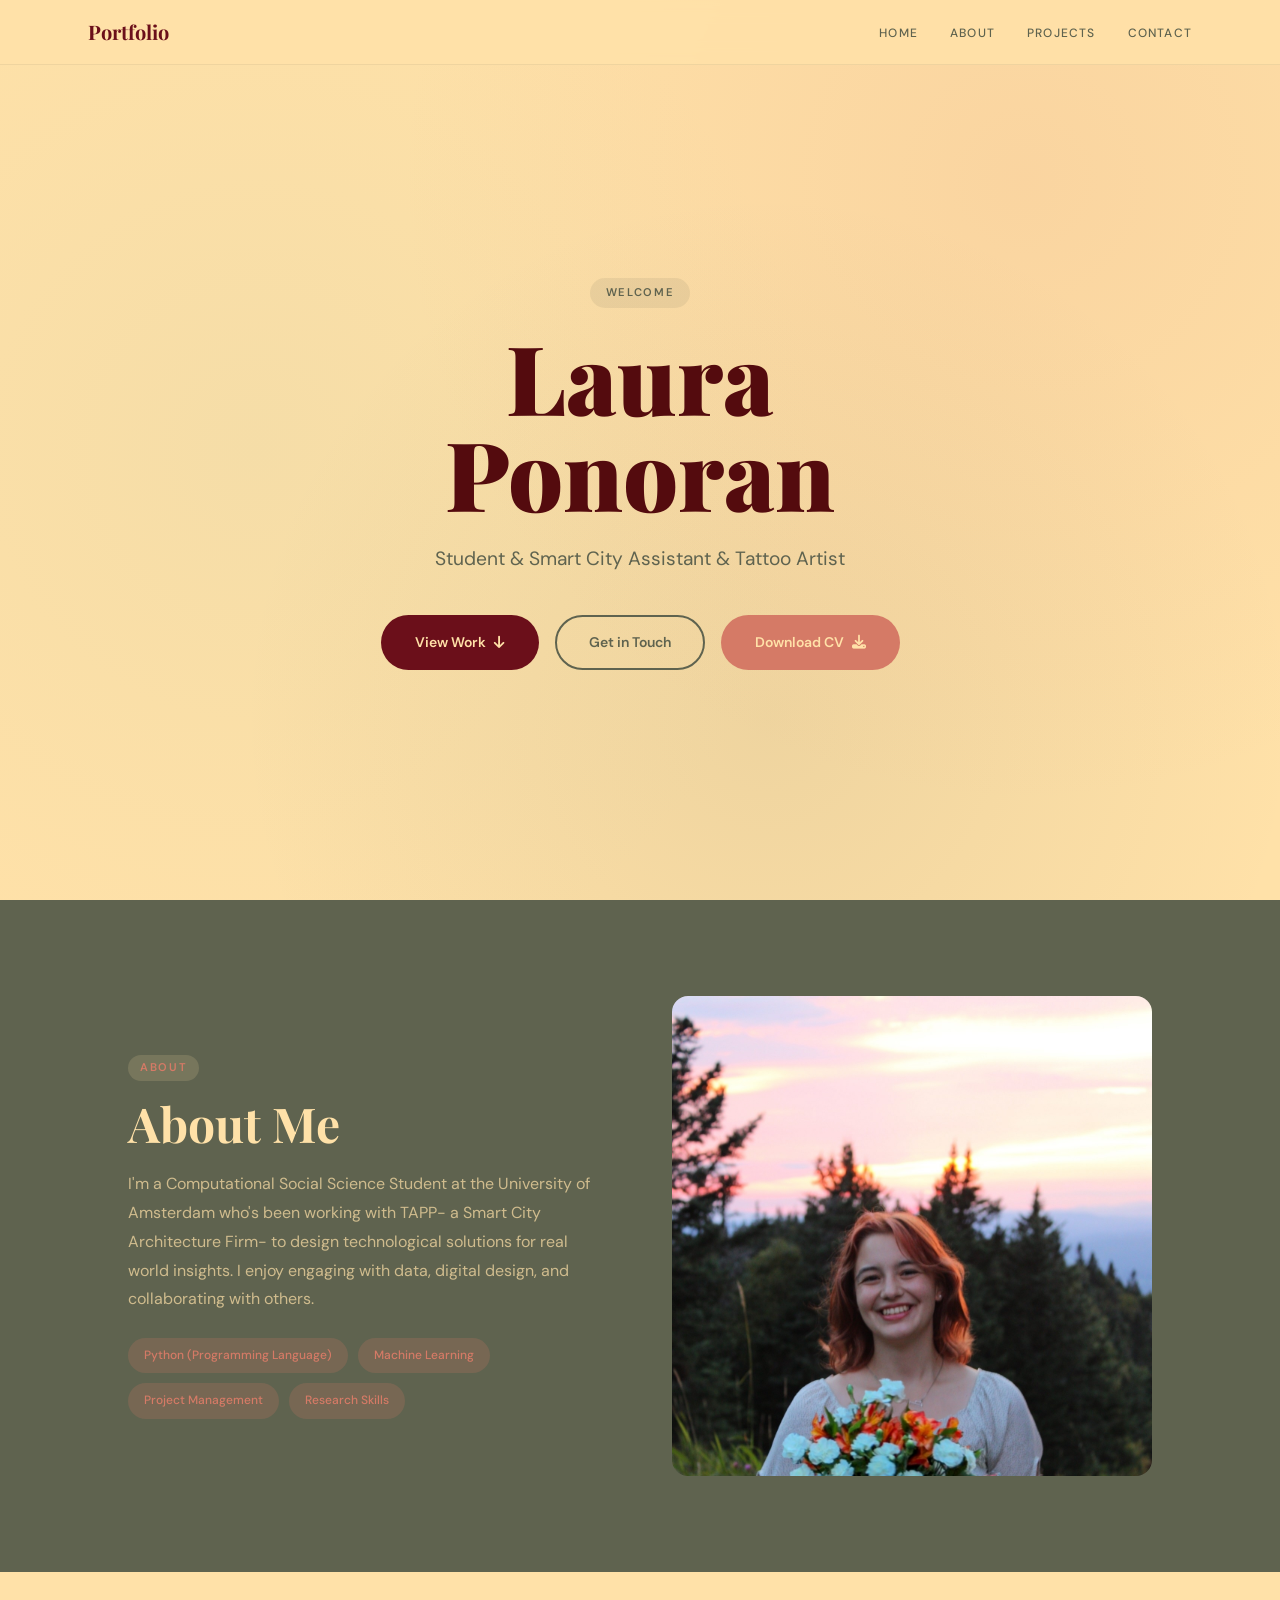
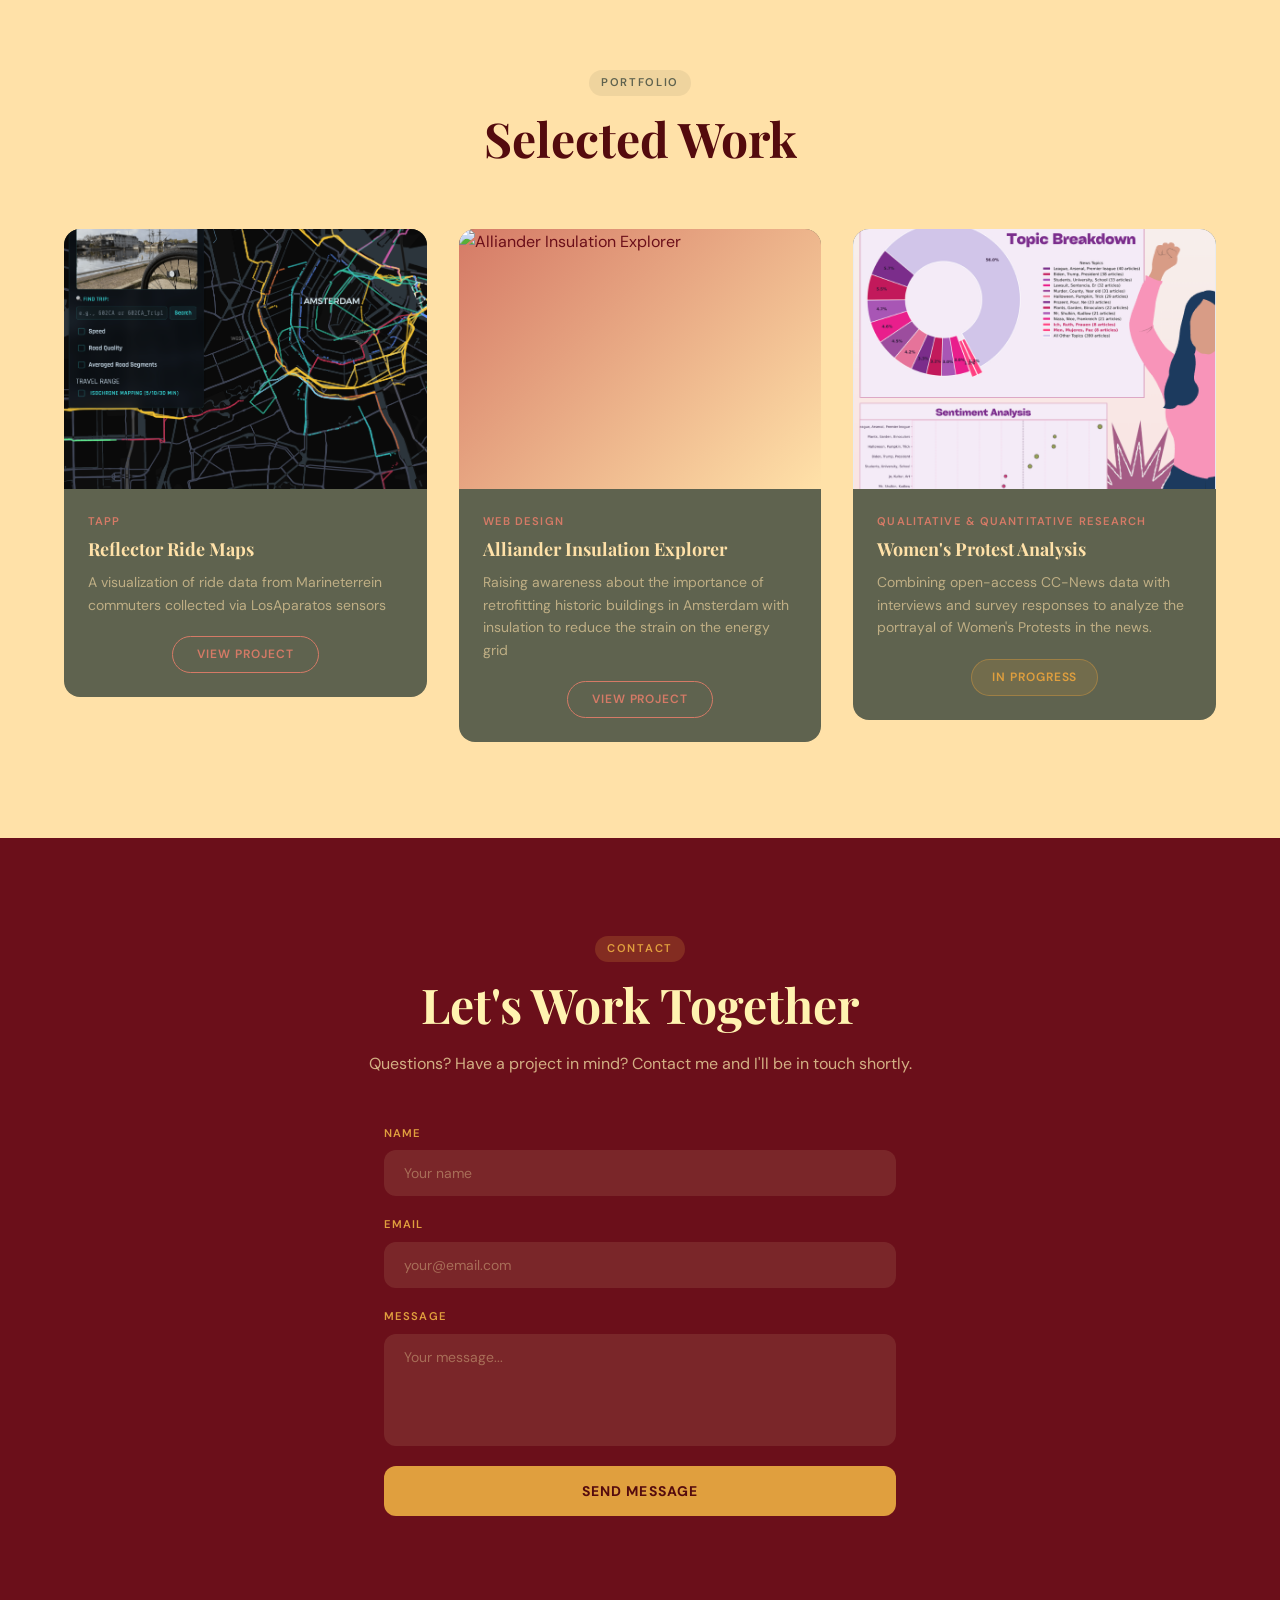
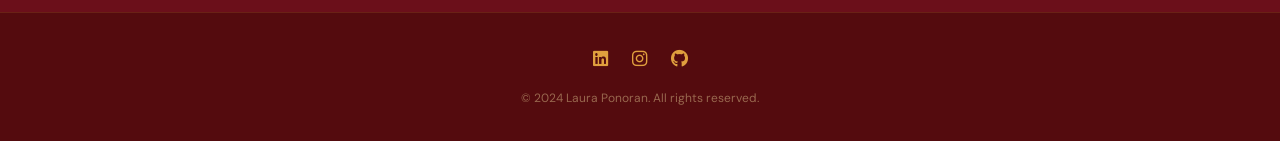
==== index.html @ 01a00ce8 "Update index.html" ====
<!doctype html>
<html lang="en">
  <head>
    <meta charset="UTF-8">
    <meta name="viewport" content="width=device-width, initial-scale=1.0">
    <title>Laura Ponoran – Portfolio</title>

    <!-- Fonts -->
    <link
      href="https://fonts.googleapis.com/css2?family=Playfair+Display:wght@400;600;700;900&family=DM+Sans:wght@300;400;500;600&display=swap"
      rel="stylesheet"
    >

    <!-- Icons (SVG-based, no JS dependency) -->
    <link
      rel="stylesheet"
      href="https://cdnjs.cloudflare.com/ajax/libs/font-awesome/6.5.0/css/all.min.css"
    >

    <!-- Stylesheet -->
    <link rel="stylesheet" href="styles.css">
  </head>

  <body>

    <!-- ===== Navigation ===== -->
    <nav id="main-nav">
      <div class="nav-inner">
        <a href="#hero" class="nav-logo">Portfolio</a>

        <ul class="nav-links">
          <li><a href="#hero">Home</a></li>
          <li><a href="#about">About</a></li>
          <li><a href="#projects">Projects</a></li>
          <li><a href="#contact">Contact</a></li>
        </ul>

        <button class="nav-mobile-btn" id="mobile-menu-btn" aria-label="Open menu">&#9776;</button>
      </div>

      <div id="mobile-menu">
        <a href="#hero"     onclick="closeMobileMenu()">Home</a>
        <a href="#about"    onclick="closeMobileMenu()">About</a>
        <a href="#projects" onclick="closeMobileMenu()">Projects</a>
        <a href="#contact"  onclick="closeMobileMenu()">Contact</a>
      </div>
    </nav>

    <!-- ===== Hero ===== -->
    <section id="hero">
      <div class="hero-inner">

        <div class="slide-in stagger-1">
          <span class="hero-badge">Welcome</span>
        </div>

        <h1 class="hero-name slide-in stagger-2">
          Laura<br>Ponoran
        </h1>

        <p class="hero-tagline slide-in stagger-3">
          Student &amp; Smart City Assistant &amp; Tattoo Artist
        </p>

        <div class="hero-actions slide-in stagger-4">
          <a href="#projects" class="btn btn-primary">
            View Work <i class="fa-solid fa-arrow-down"></i>
          </a>
          <a href="#contact" class="btn btn-outline">
            Get in Touch
          </a>
          <a href="cv.pdf" download class="btn btn-secondary">
            Download CV <i class="fa-solid fa-download"></i>
          </a>
        </div>

      </div>
    </section>

    <!-- ===== About ===== -->
    <section id="about">
      <div class="about-inner">

        <!-- Text column -->
        <div>
          <span class="section-badge badge-about">About</span>
          <h2 class="section-heading heading-light">About Me</h2>
          <p class="about-text">
            I'm a Computational Social Science Student at the University of Amsterdam who's been working with TAPP- a Smart City 
            Architecture Firm- to design technological solutions for real world insights. I enjoy engaging with data, digital design,
            and collaborating with others.
          </p>
          <div class="tag-list">
            <span class="tag">Python (Programming Language)</span>
            <span class="tag">Machine Learning</span>
            <span class="tag">Project Management</span>
            <span class="tag">Research Skills</span>
          </div>
        </div>

        <!-- Photo column -->
        <div class="about-photo fade-up">
          <div class="photo-placeholder">
            <div class="photo-placeholder-inner">
              <img src="images/about.jpg" alt="Laura Ponoran" class="photo-img">
            </div>
          </div>
        </div>

      </div>
    </section>

    <!-- ===== Projects ===== -->
    <section id="projects">
      <div class="projects-inner">

        <div class="section-header fade-up">
          <span class="section-badge badge-project">Portfolio</span>
          <h2 class="section-heading heading-dark">Selected Work</h2>
        </div>

        <div class="projects-grid">

        <div class="fade-up">
          <div class="project-card">
            <div class="project-thumb thumb-1">
              <img src="images/reflector_ride_maps.png" alt="Reflector Ride Maps">
            </div>
            <div class="project-body">
              <p class="project-category">TAPP</p>
              <h3 class="project-title">Reflector Ride Maps</h3>
              <p class="project-desc">A visualization of ride data from Marineterrein commuters collected via LosAparatos sensors</p>
              <div class="project-footer">
                <a href="https://tomvanarman.github.io/Marineterrein-Commutes/" class="project-btn">View Project</a>
              </div>
            </div>
          </div>
        </div>

        <div class="fade-up">
          <div class="project-card">
            <div class="project-thumb thumb-2">
              <img src="images/alliander_insulation_explorer.png" alt="Alliander Insulation Explorer">
            </div>
            <div class="project-body">
              <p class="project-category">Web Design</p>
              <h3 class="project-title">Alliander Insulation Explorer</h3>
              <p class="project-desc">Raising awareness about the importance of retrofitting historic buildings in Amsterdam with insulation to reduce the strain on the energy grid</p>
              <div class="project-footer">
                <a href="https://insulateamsterdam.eu.pythonanywhere.com/" class="project-btn">View Project</a>
              </div>
            </div>
          </div>
        </div>

        <div class="fade-up">
          <div class="project-card">
            <div class="project-thumb thumb-3">
              <img src="images/women.png" alt="Women's Protest Analysis">
            </div>
            <div class="project-body">
              <p class="project-category">Qualitative & Quantitative Research</p>
              <h3 class="project-title">Women's Protest Analysis</h3>
              <p class="project-desc">Combining open-access CC-News data with interviews and survey responses to analyze the portrayal of Women's Protests in the news.</p>
              <div class="project-footer">
                <span class="project-wip">In Progress</span>
              </div>
            </div>
          </div>
        </div>

      </div>
      </div>
    </section>

    <!-- ===== Contact ===== -->
    <section id="contact">
      <div class="contact-inner">

        <span class="section-badge badge-contact">Contact</span>
        <h2 class="section-heading heading-cream">Let's Work Together</h2>
        <p class="contact-subtext">
          Questions? Have a project in mind? Contact me and I'll be in touch shortly.
        </p>

        <form class="contact-form" id="contact-form" action="https://formspree.io/f/mgorgrdy" method="POST">
          <div class="form-group">
            <label for="name" class="form-label">Name</label>
            <input id="name" type="text" placeholder="Your name" class="form-input" name="name">
          </div>
          <div class="form-group">
            <label for="email" class="form-label">Email</label>
            <input id="email" type="email" placeholder="your@email.com" class="form-input" name="email">
          </div>
          <div class="form-group">
            <label for="message" class="form-label">Message</label>
            <textarea id="message" placeholder="Your message..." class="form-textarea" name="message"></textarea>
          </div>
          <button type="submit" class="btn-submit">Send Message</button>
          <p class="form-success" id="form-success">✓ Message sent! I'll get back to you soon.</p>
        </form>

      </div>
    </section>

    <!-- ===== Footer ===== -->
    <footer>
      <div class="footer-social">
        <a href="https://www.linkedin.com/in/laura-ponoran" aria-label="LinkedIn"><i class="fa-brands fa-linkedin"></i></a>
        <a href="https://www.instagram.com/inkedby.lp" aria-label="Instagram"><i class="fa-brands fa-instagram"></i></a>
        <a href="https://github.com/lauraponoran" aria-label="GitHub"><i class="fa-brands fa-github"></i></a>
      </div>
      <p class="footer-copy">© 2024 Laura Ponoran. All rights reserved.</p>
    </footer>

    <script>
      /* ----- Mobile menu ----- */
      document.getElementById('mobile-menu-btn').addEventListener('click', () => {
        document.getElementById('mobile-menu').classList.toggle('open');
      });

      function closeMobileMenu() {
        document.getElementById('mobile-menu').classList.remove('open');
      }

      /* ----- Scroll fade-up ----- */
      const observer = new IntersectionObserver((entries) => {
        entries.forEach(e => {
          if (e.isIntersecting) e.target.classList.add('visible');
        });
      }, { threshold: 0.15 });

      document.querySelectorAll('.fade-up').forEach(el => observer.observe(el));

      /* ----- Contact form (Formspree compatible) ----- */
      const form = document.getElementById('contact-form');
      const msg = document.getElementById('form-success');

      if (form) {
        form.addEventListener('submit', () => {
          msg.classList.add('visible');
          setTimeout(() => msg.classList.remove('visible'), 4000);
        });
      }
    </script>

  </body>
</html>
---- styles.css ----
/* ============================================================
   Portfolio – Standalone Stylesheet
   ============================================================ */

/* ---------- CSS Variables ---------- */
:root {
  --bg:         #ffe1a8;
  --bg-light:   #fff3b0;
  --surface:    #5f634f;
  --dark:       #6b0f1a;
  --darker:     #540b0e;
  --accent:     #d57a66;
  --gold:       #e09f3e;
  --text-light: #ffe1a8;
  --text-muted: rgba(255, 225, 168, 0.7);
  --font-display: 'Playfair Display', serif;
  --font-body:    'DM Sans', sans-serif;
}

/* ---------- Reset & Base ---------- */
*, *::before, *::after {
  box-sizing: border-box;
  margin: 0;
  padding: 0;
}

html {
  scroll-behavior: smooth;
}

body {
  font-family: var(--font-body);
  font-size: 16px;
  color: #335c67;
  background-color: var(--bg);
  line-height: 1.6;
}

a {
  text-decoration: none;
  color: inherit;
}

/* ---------- Navigation ---------- */
#main-nav {
  position: fixed;
  top: 0;
  left: 0;
  right: 0;
  z-index: 50;
  background: rgba(255, 225, 168, 0.95);
  backdrop-filter: blur(10px);
  -webkit-backdrop-filter: blur(10px);
  border-bottom: 1px solid rgba(95, 99, 79, 0.1);
}

.nav-inner {
  max-width: 1152px;
  margin: 0 auto;
  padding: 1rem 1.5rem;
  display: flex;
  align-items: center;
  justify-content: space-between;
}

.nav-logo {
  font-family: var(--font-display);
  font-size: 1.25rem;
  font-weight: 700;
  color: var(--dark);
}

.nav-links {
  display: flex;
  gap: 2rem;
  list-style: none;
}

.nav-links a {
  font-size: 0.75rem;
  font-weight: 500;
  letter-spacing: 0.1em;
  text-transform: uppercase;
  color: var(--surface);
  position: relative;
}

.nav-links a::after {
  content: '';
  position: absolute;
  bottom: -2px;
  left: 0;
  width: 0;
  height: 2px;
  background: var(--gold);
  transition: width 0.3s ease;
}

.nav-links a:hover::after {
  width: 100%;
}

.nav-mobile-btn {
  display: none;
  background: none;
  border: none;
  cursor: pointer;
  color: var(--surface);
  font-size: 1.5rem;
  line-height: 1;
  padding: 0.25rem;
}

#mobile-menu {
  display: none;
  flex-direction: column;
  gap: 0.75rem;
  padding: 0 1.5rem 1rem;
}

#mobile-menu a {
  font-size: 0.875rem;
  font-weight: 500;
  color: var(--surface);
}

#mobile-menu.open {
  display: flex;
}

@media (max-width: 767px) {
  .nav-links      { display: none; }
  .nav-mobile-btn { display: block; }
}

/* ---------- Hero ---------- */
#hero {
  min-height: 100vh;
  display: flex;
  align-items: center;
  justify-content: center;
  padding: 6rem 1.5rem 3rem;
  background-color: var(--bg);
  background-image:
    radial-gradient(circle at 20% 50%, rgba(201, 203, 163, 0.18) 0%, transparent 50%),
    radial-gradient(circle at 80% 20%, rgba(213, 122, 102, 0.12) 0%, transparent 50%),
    radial-gradient(circle at 60% 80%, rgba(95, 99, 79, 0.10)    0%, transparent 50%);
}

.hero-inner {
  max-width: 896px;
  margin: 0 auto;
  text-align: center;
}

.hero-badge {
  display: inline-block;
  padding: 0.375rem 1rem;
  border-radius: 9999px;
  font-size: 0.7rem;
  font-weight: 600;
  letter-spacing: 0.15em;
  text-transform: uppercase;
  background: rgba(95, 99, 79, 0.1);
  color: var(--surface);
  margin-bottom: 1.25rem;
}

.hero-name {
  font-family: var(--font-display);
  font-size: clamp(3rem, 10vw, 6rem);
  font-weight: 900;
  line-height: 1;
  color: var(--darker);
  margin-bottom: 1.5rem;
}

.hero-tagline {
  font-size: clamp(1rem, 2.5vw, 1.2rem);
  color: var(--surface);
  opacity: 0.85;
  max-width: 34rem;
  margin: 0 auto 2.5rem;
}

.hero-actions {
  display: flex;
  flex-wrap: wrap;
  gap: 1rem;
  justify-content: center;
}

/* ---------- Buttons ---------- */
.btn {
  display: inline-flex;
  align-items: center;
  gap: 0.5rem;
  padding: 0.875rem 2rem;
  border-radius: 9999px;
  font-size: 0.875rem;
  font-weight: 600;
  font-family: var(--font-body);
  border: 2px solid transparent;
  cursor: pointer;
  transition: transform 0.25s ease, box-shadow 0.25s ease;
  text-decoration: none;
}

.btn:hover {
  transform: translateY(-2px);
  box-shadow: 0 8px 24px rgba(0, 0, 0, 0.15);
}

.btn-primary  { background: var(--dark);    color: var(--bg); }
.btn-outline  { background: transparent;    color: var(--surface); border-color: var(--surface); }
.btn-secondary{ background: var(--accent);  color: var(--bg); }

/* ---------- About ---------- */
#about {
  padding: 6rem 1.5rem;
  background-color: var(--surface);
}

.about-inner {
  max-width: 1024px;
  margin: 0 auto;
  display: grid;
  grid-template-columns: 1fr 1fr;
  gap: 4rem;
  align-items: center;
}

@media (max-width: 767px) {
  .about-inner { grid-template-columns: 1fr; gap: 3rem; }
}

.section-badge {
  display: inline-block;
  padding: 0.25rem 0.75rem;
  border-radius: 9999px;
  font-size: 0.7rem;
  font-weight: 600;
  letter-spacing: 0.15em;
  text-transform: uppercase;
  margin-bottom: 1rem;
}

.badge-about   { background: rgba(255, 225, 168, 0.15); color: var(--accent); }
.badge-project { background: rgba(95, 99, 79, 0.1);     color: var(--surface); }
.badge-contact { background: rgba(224, 159, 62, 0.2);   color: var(--gold); }

.section-heading {
  font-family: var(--font-display);
  font-size: clamp(2rem, 5vw, 3rem);
  font-weight: 700;
  margin-bottom: 1.25rem;
  line-height: 1.1;
}

.heading-light  { color: var(--text-light); }
.heading-dark   { color: var(--darker); }
.heading-cream  { color: var(--bg-light); }

.about-text {
  font-size: 1rem;
  line-height: 1.8;
  color: var(--text-muted);
  margin-bottom: 1.5rem;
}

.tag-list {
  display: flex;
  flex-wrap: wrap;
  gap: 0.625rem;
}

.tag {
  padding: 0.5rem 1rem;
  border-radius: 9999px;
  font-size: 0.75rem;
  font-weight: 500;
  background: rgba(213, 122, 102, 0.2);
  color: var(--accent);
}

.about-photo {
  position: relative;
}

.photo-placeholder {
  width: 100%;
  aspect-ratio: 1 / 1;
  overflow: hidden;
  border-radius: 1rem;
}

.photo-placeholder img {
  width: 100%;
  height: 100%;
  object-fit: cover;
  display: block;
  object-position: center 30%;
}

.photo-icon  { font-size: 4rem; display: block; margin-bottom: 0.75rem; }
.photo-label { font-size: 0.875rem; font-weight: 500; color: var(--text-light); opacity: 0.6; }

.years-badge {
  position: absolute;
  bottom: -1rem;
  right: -1rem;
  width: 5rem;
  height: 5rem;
  border-radius: 0.75rem;
  background: var(--accent);
  display: flex;
  align-items: center;
  justify-content: center;
}

.years-badge span {
  font-family: var(--font-display);
  font-size: 1.5rem;
  font-weight: 700;
  color: var(--text-light);
}

/* ---------- Projects ---------- */
#projects {
  padding: 6rem 1.5rem;
  background-color: var(--bg);
}

.projects-inner {
  max-width: 1152px;
  margin: 0 auto;
}

.section-header {
  text-align: center;
  margin-bottom: 4rem;
}

.projects-grid {
  display: grid;
  grid-template-columns: repeat(3, 1fr);
  gap: 2rem;
  align-items: stretch;
}

@media (max-width: 1023px) { .projects-grid { grid-template-columns: repeat(2, 1fr); } }
@media (max-width: 639px)  { .projects-grid { grid-template-columns: 1fr; } }

.project-card-link {
  text-decoration: none;
  color: inherit;
  display: flex;
  flex-direction: column;
  height: 100%;
}

.project-card {
  border-radius: 1rem;
  overflow: hidden;
  background: var(--surface);
  transition: transform 0.4s ease, box-shadow 0.4s ease;
  display: flex;
  flex-direction: column;
  flex: 1;
}

.project-card:hover {
  transform: translateY(-8px);
  box-shadow: 0 20px 40px rgba(0, 0, 0, 0.2);
}

.project-thumb {
  height: 260px;
  overflow: hidden;
  flex-shrink: 0;
}

.project-thumb img {
  width: 100%;
  height: 100%;
  object-fit: cover;
  display: block;
}

.thumb-1 { background: linear-gradient(135deg, #6b0f1a, #9e2a2b); }
.thumb-2 { background: linear-gradient(135deg, #d57a66, #ffe1a8); color: var(--dark); }
.thumb-3 { background: linear-gradient(135deg, #5f634f, #6b0f1a); color: var(--accent); }

.project-body {
  padding: 1.5rem;
  flex: 1;
  display: flex;
  flex-direction: column;
}

.project-category { font-size: 0.7rem; font-weight: 600; letter-spacing: 0.1em; text-transform: uppercase; color: var(--accent); }
.project-title    { font-family: var(--font-display); font-size: 1.125rem; font-weight: 700; color: var(--text-light); margin: 0.25rem 0 0.5rem; }

.project-desc {
  font-size: 0.875rem;
  color: rgba(255, 225, 168, 0.6);
  flex: 1;
}

.project-footer {
  margin-top: 1.25rem;
  display: flex;
  justify-content: center;
}

.project-btn {
  display: inline-block;
  padding: 0.5rem 1.5rem;
  border-radius: 9999px;
  font-size: 0.75rem;
  font-weight: 600;
  letter-spacing: 0.08em;
  text-transform: uppercase;
  background: transparent;
  color: var(--accent);
  border: 1.5px solid var(--accent);
  transition: background 0.2s ease, color 0.2s ease;
  text-decoration: none;
}

.project-btn:hover {
  background: var(--accent);
  color: var(--bg);
}

.project-wip {
  display: inline-block;
  padding: 0.5rem 1.25rem;
  border-radius: 9999px;
  font-size: 0.75rem;
  font-weight: 600;
  letter-spacing: 0.08em;
  text-transform: uppercase;
  background: rgba(224, 159, 62, 0.15);
  color: var(--gold);
  border: 1.5px solid rgba(224, 159, 62, 0.4);
}

/* ---------- Contact ---------- */
#contact {
  padding: 6rem 1.5rem;
  background-color: var(--dark);
}

.contact-inner {
  max-width: 768px;
  margin: 0 auto;
  text-align: center;
}

.contact-subtext {
  font-size: 1rem;
  color: rgba(255, 243, 176, 0.7);
  margin-bottom: 3rem;
}

.contact-form {
  text-align: left;
  max-width: 32rem;
  margin: 0 auto;
  display: flex;
  flex-direction: column;
  gap: 1.25rem;
}

.form-group { display: flex; flex-direction: column; gap: 0.5rem; }

.form-label {
  font-size: 0.7rem;
  font-weight: 600;
  letter-spacing: 0.1em;
  text-transform: uppercase;
  color: var(--gold);
}

.form-input,
.form-textarea {
  width: 100%;
  padding: 0.875rem 1.25rem;
  border-radius: 0.75rem;
  border: none;
  outline: none;
  font-family: var(--font-body);
  font-size: 0.875rem;
  background: rgba(255, 243, 176, 0.1);
  color: var(--bg-light);
  transition: box-shadow 0.2s ease;
}

.form-input::placeholder,
.form-textarea::placeholder { color: rgba(255, 243, 176, 0.35); }

.form-input:focus,
.form-textarea:focus { box-shadow: 0 0 0 2px var(--gold); }

.form-textarea { resize: none; min-height: 7rem; }

.btn-submit {
  width: 100%;
  padding: 1rem;
  border-radius: 0.75rem;
  font-size: 0.875rem;
  font-weight: 700;
  font-family: var(--font-body);
  letter-spacing: 0.08em;
  text-transform: uppercase;
  background: var(--gold);
  color: var(--darker);
  border: none;
  cursor: pointer;
  transition: transform 0.2s ease, box-shadow 0.2s ease;
}

.btn-submit:hover {
  transform: scale(1.02);
  box-shadow: 0 8px 24px rgba(224, 159, 62, 0.3);
}

.form-success {
  display: none;
  text-align: center;
  font-size: 0.875rem;
  font-weight: 500;
  color: var(--gold);
  padding-top: 0.5rem;
}

.form-success.visible { display: block; }

/* ---------- Footer ---------- */
footer {
  padding: 2rem 1.5rem;
  text-align: center;
  background: var(--darker);
  border-top: 1px solid rgba(224, 159, 62, 0.15);
}

.footer-social {
  display: flex;
  justify-content: center;
  gap: 1.5rem;
  margin-bottom: 1rem;
}

.footer-social a {
  color: var(--gold);
  font-size: 1.1rem;
  transition: opacity 0.2s ease;
}

.footer-social a:hover { opacity: 0.65; }

.footer-copy {
  font-size: 0.75rem;
  color: rgba(255, 243, 176, 0.4);
}

/* ---------- Scroll Fade-Up ---------- */
.fade-up {
  opacity: 0;
  transform: translateY(30px);
  transition: opacity 0.7s ease, transform 0.7s ease;
}

.fade-up.visible {
  opacity: 1;
  transform: translateY(0);
}

/* ---------- Hero Slide-In ---------- */
@keyframes slideIn {
  from { opacity: 0; transform: translateY(40px); }
  to   { opacity: 1; transform: translateY(0); }
}

.slide-in { opacity: 0; animation: slideIn 0.8s ease forwards; }

.stagger-1 { animation-delay: 0.1s; }
.stagger-2 { animation-delay: 0.25s; }
.stagger-3 { animation-delay: 0.4s; }
.stagger-4 { animation-delay: 0.55s; }
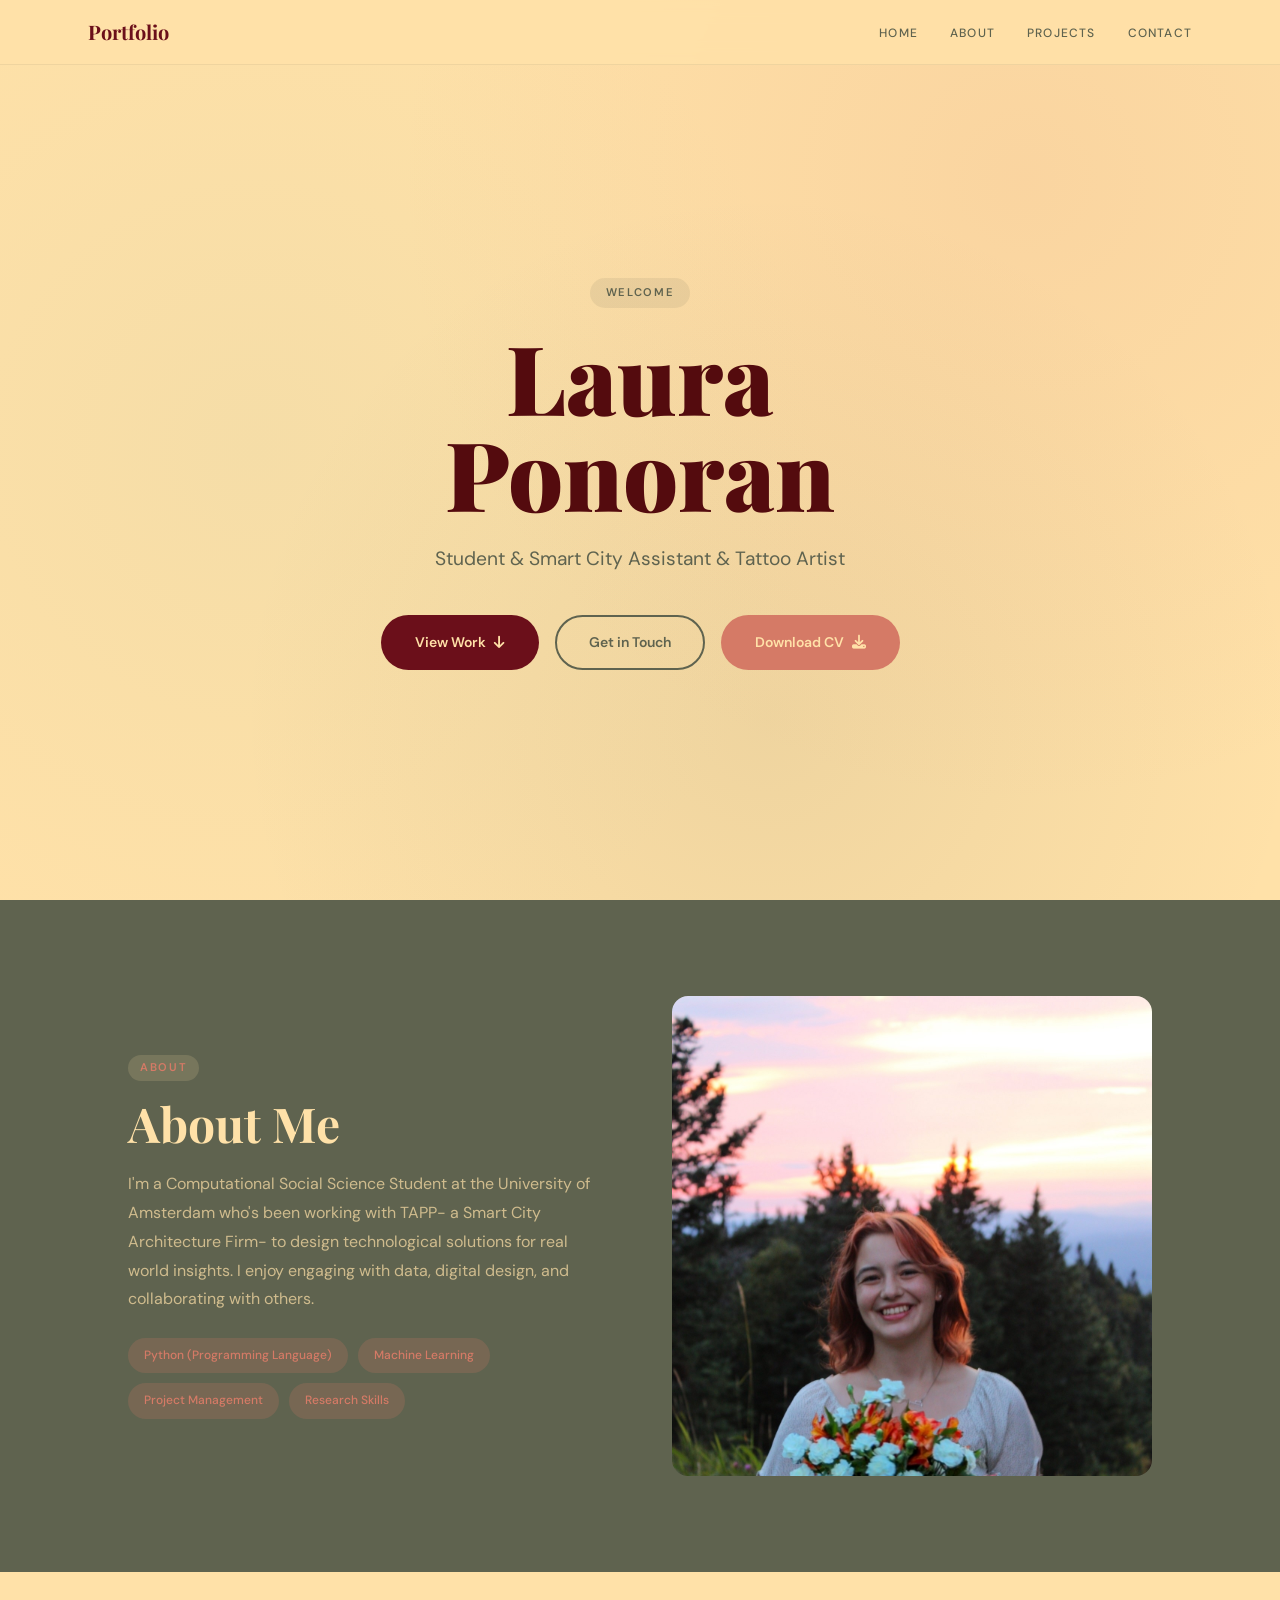
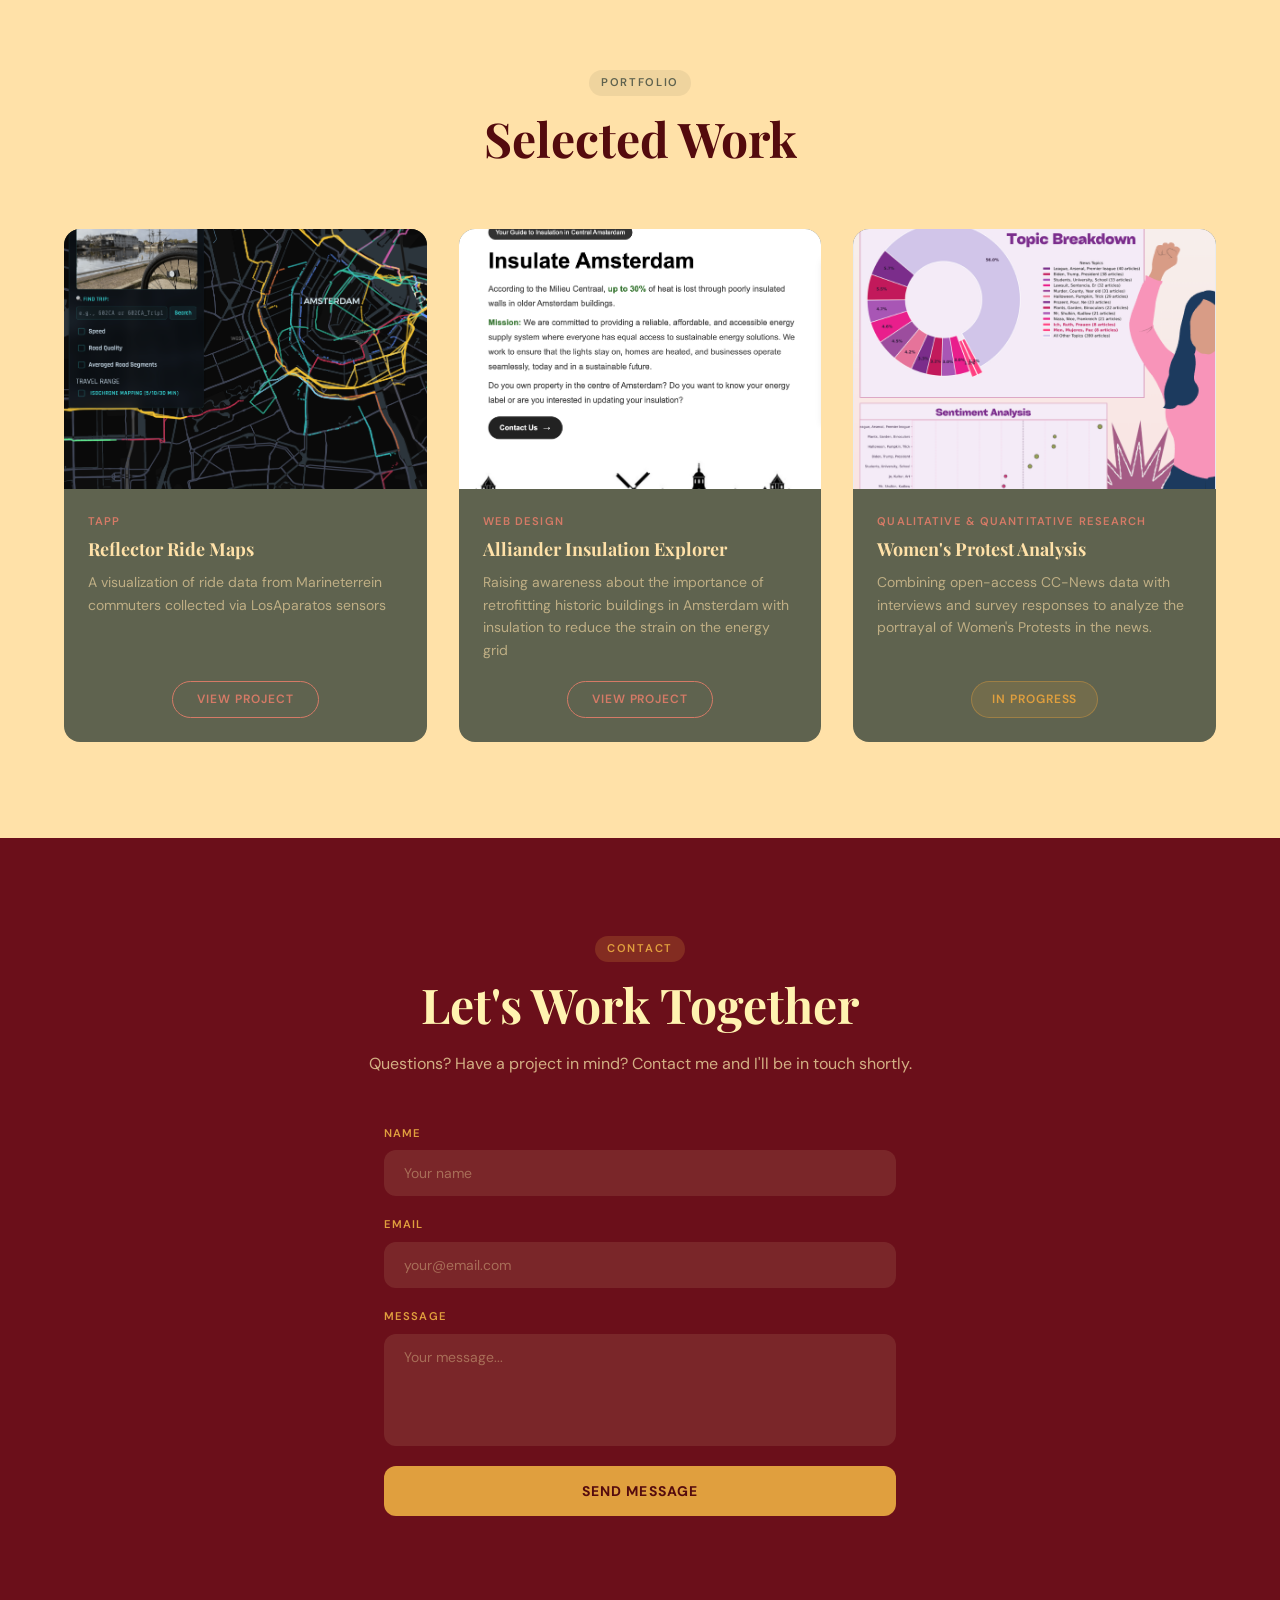
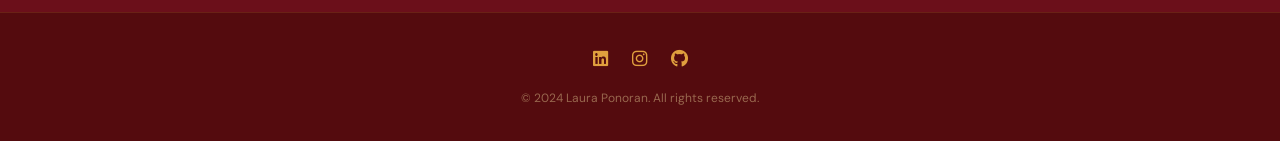
==== commit dc72674f: "fix styling" ====
--- a/index.html
+++ b/index.html
@@ -140,7 +140,7 @@
         <div class="fade-up">
           <div class="project-card">
             <div class="project-thumb thumb-2">
-              <img src="images/alliander_insulation_explorer.png" alt="Alliander Insulation Explorer">
+              <img src="images/alliander.png" alt="Alliander Insulation Explorer">
             </div>
             <div class="project-body">
               <p class="project-category">Web Design</p>
--- a/styles.css
+++ b/styles.css
@@ -347,6 +347,10 @@
   gap: 2rem;
   align-items: stretch;
 }
+.projects-grid > div {
+  display: flex;
+  flex-direction: column;
+}
 
 @media (max-width: 1023px) { .projects-grid { grid-template-columns: repeat(2, 1fr); } }
 @media (max-width: 639px)  { .projects-grid { grid-template-columns: 1fr; } }
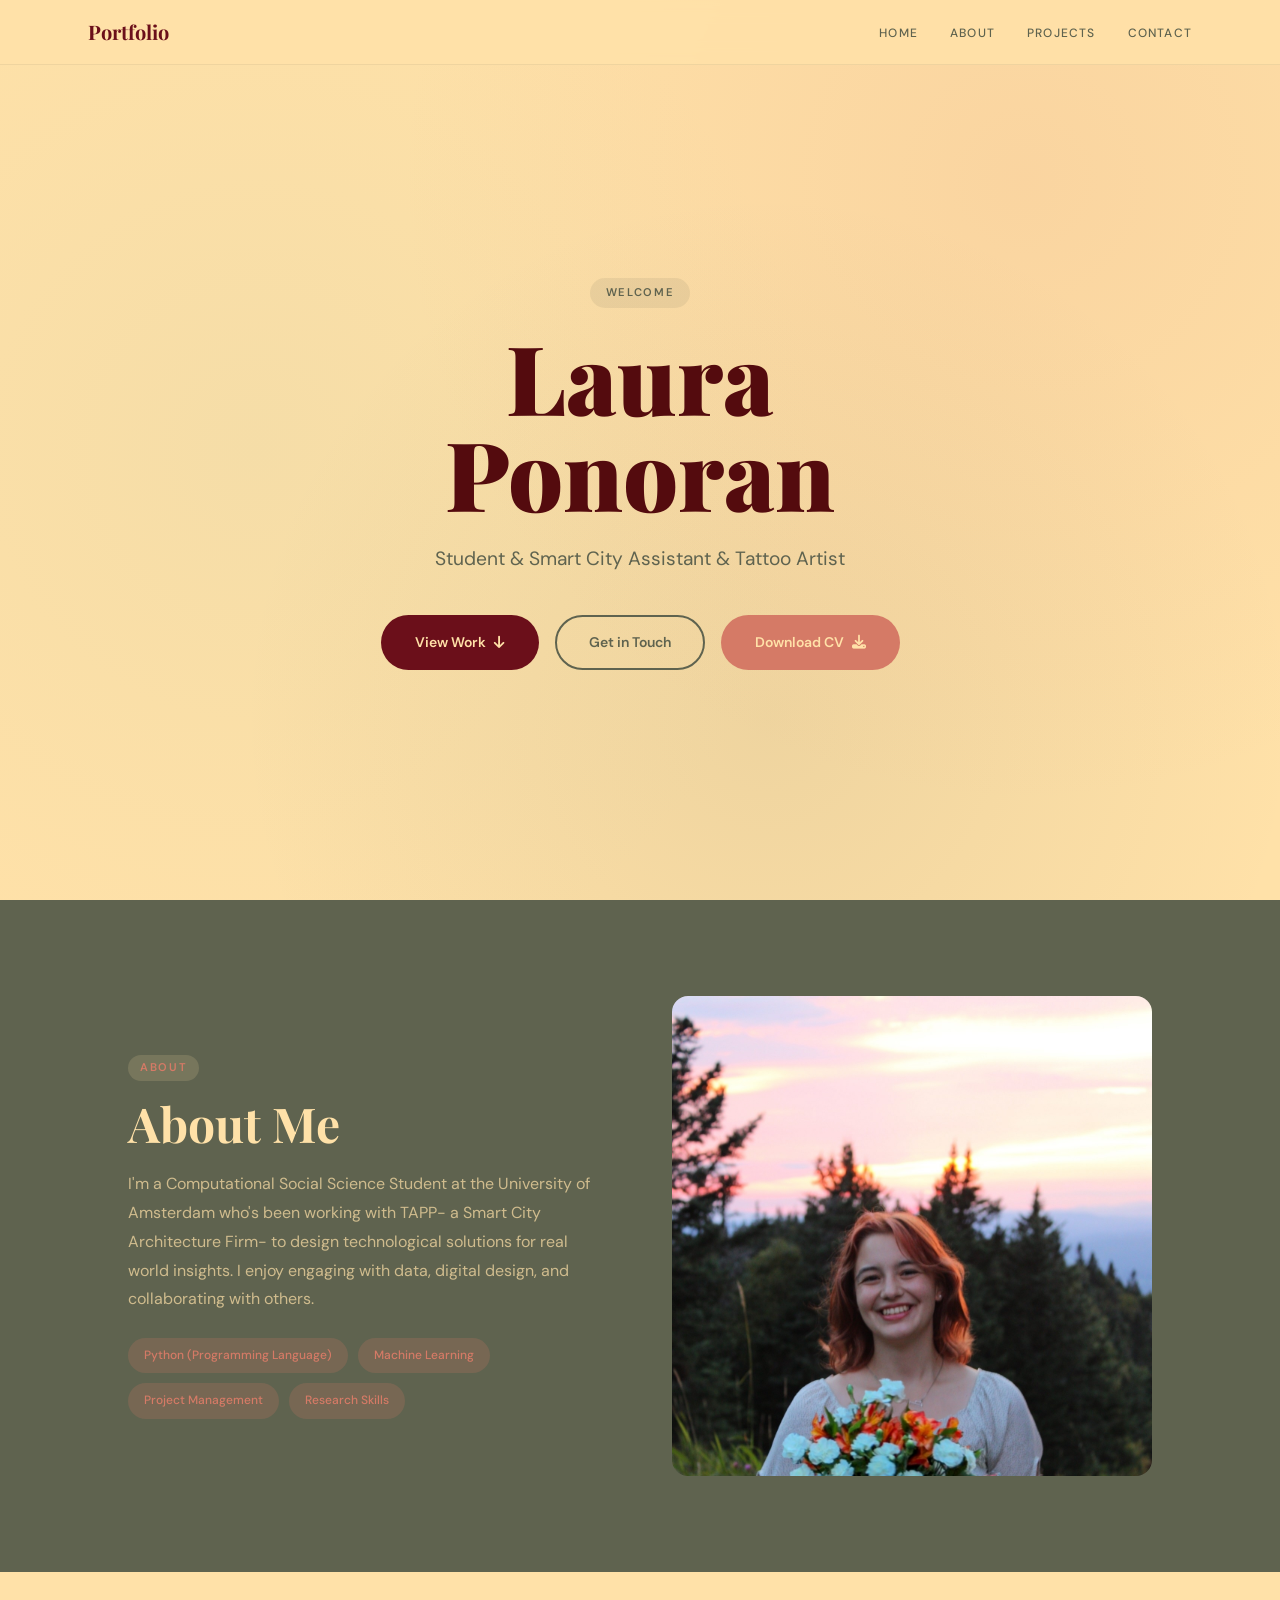
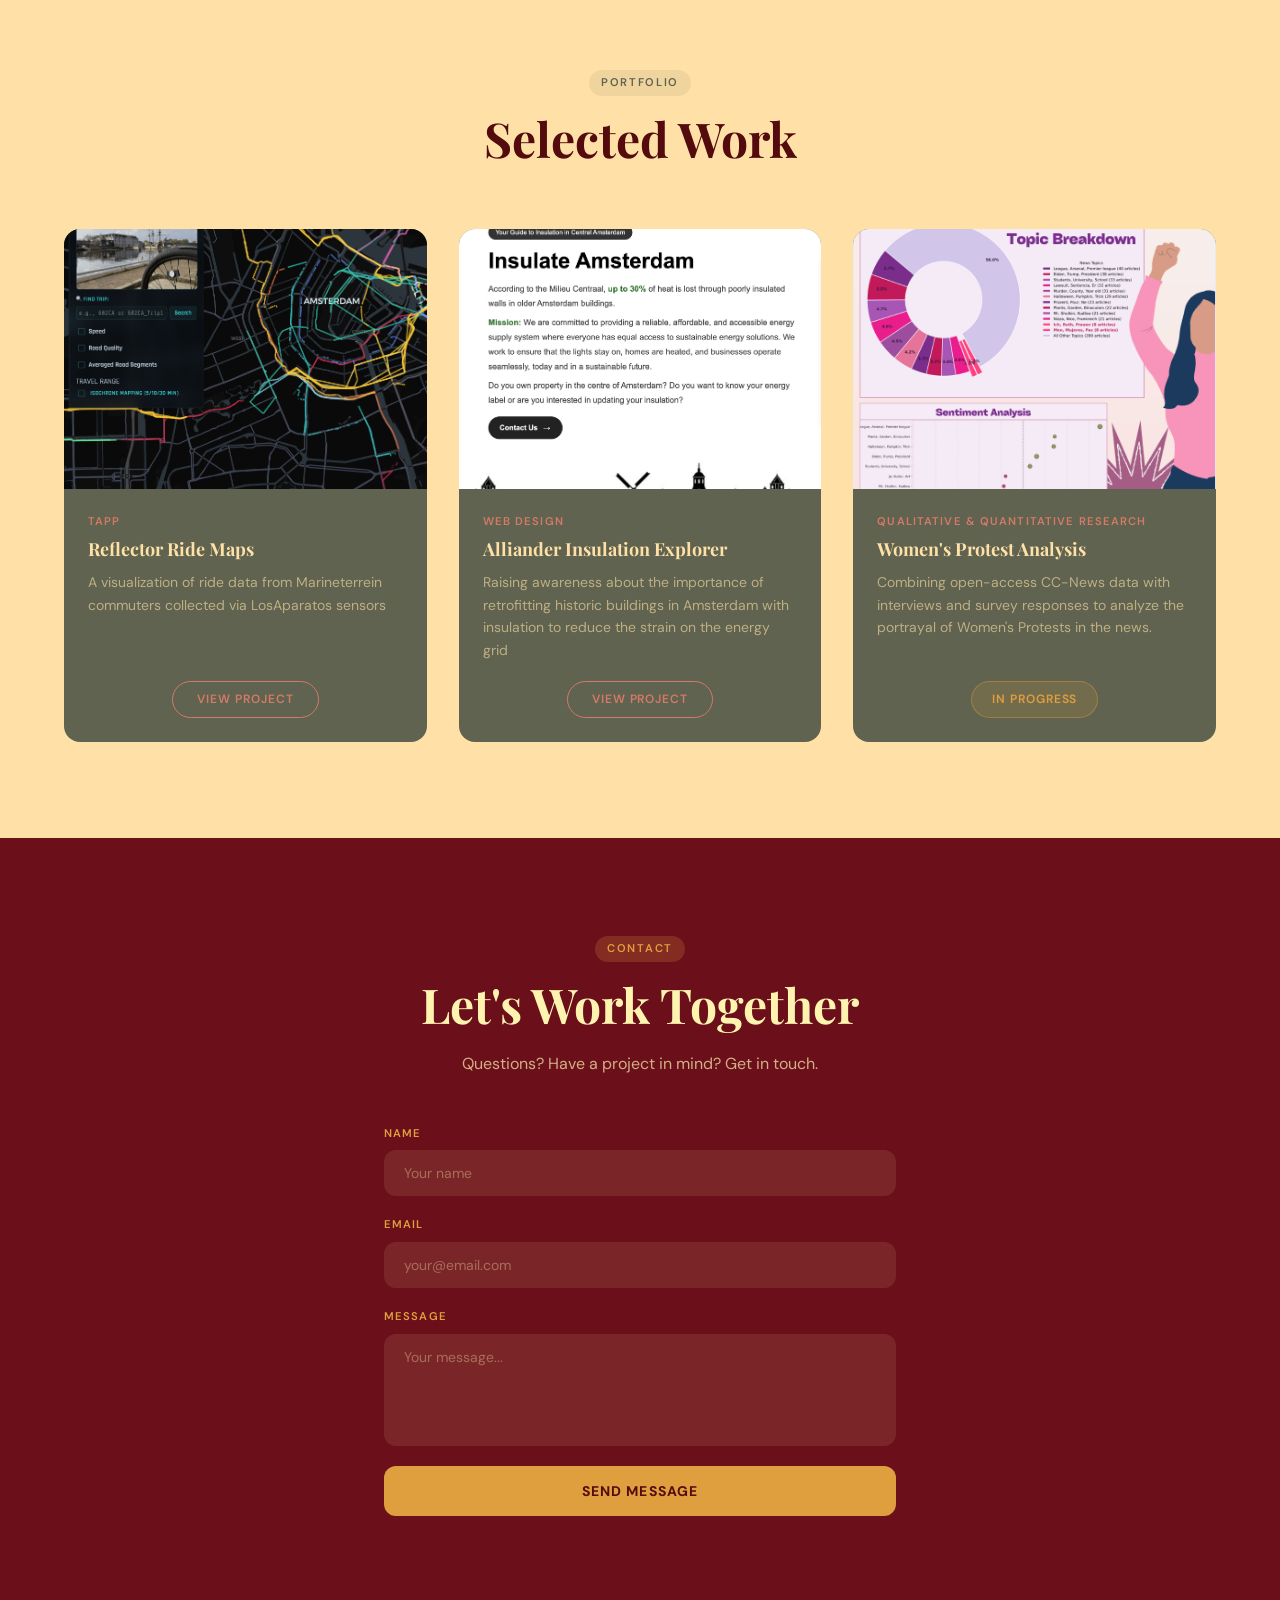
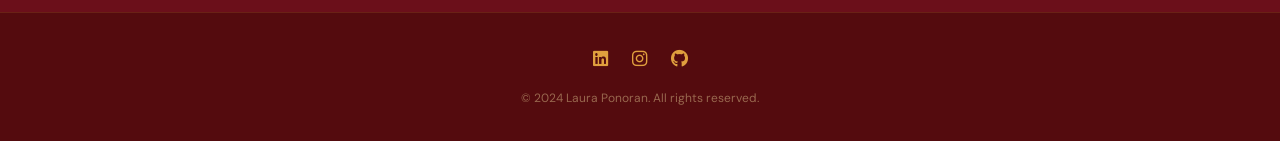
==== commit b4b6fdc4: "Update index.html" ====
--- a/index.html
+++ b/index.html
@@ -180,7 +180,7 @@
         <span class="section-badge badge-contact">Contact</span>
         <h2 class="section-heading heading-cream">Let's Work Together</h2>
         <p class="contact-subtext">
-          Questions? Have a project in mind? Contact me and I'll be in touch shortly.
+          Questions? Have a project in mind? Get in touch.
         </p>
 
         <form class="contact-form" id="contact-form" action="https://formspree.io/f/mgorgrdy" method="POST">
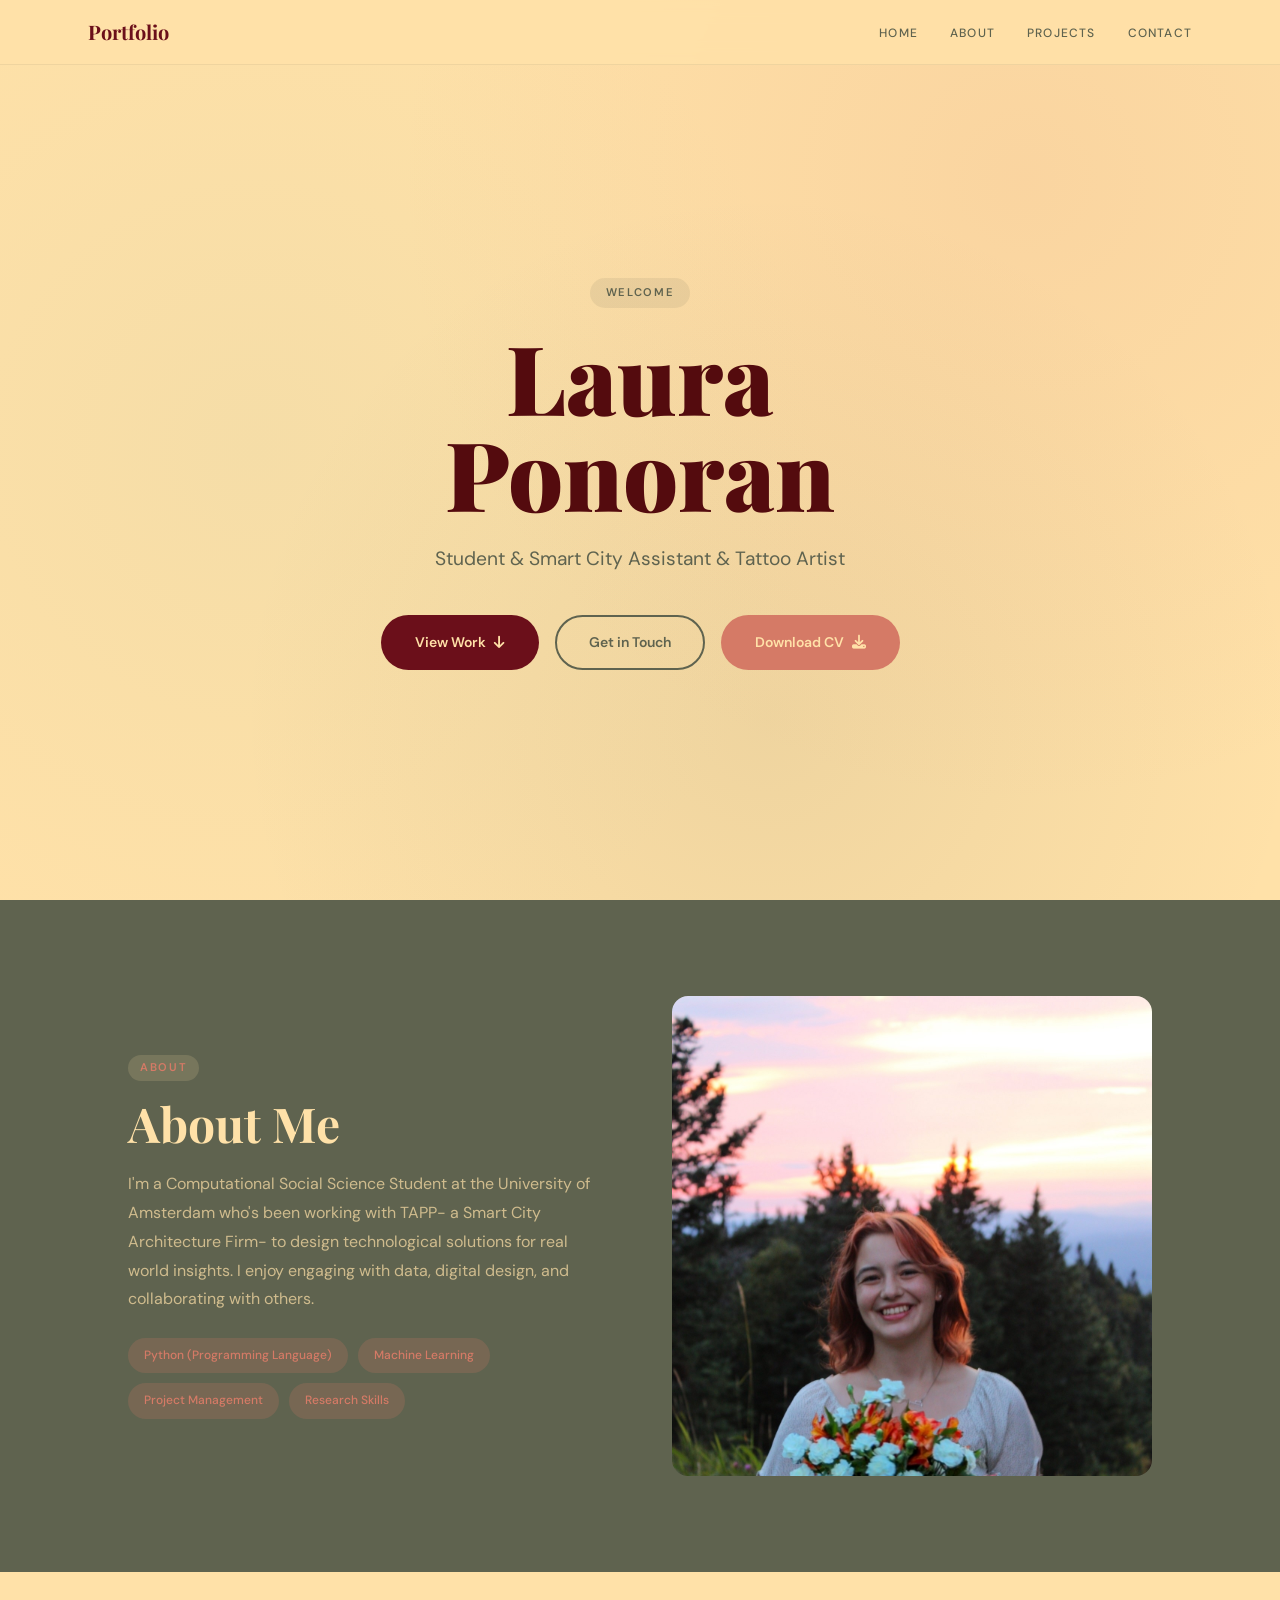
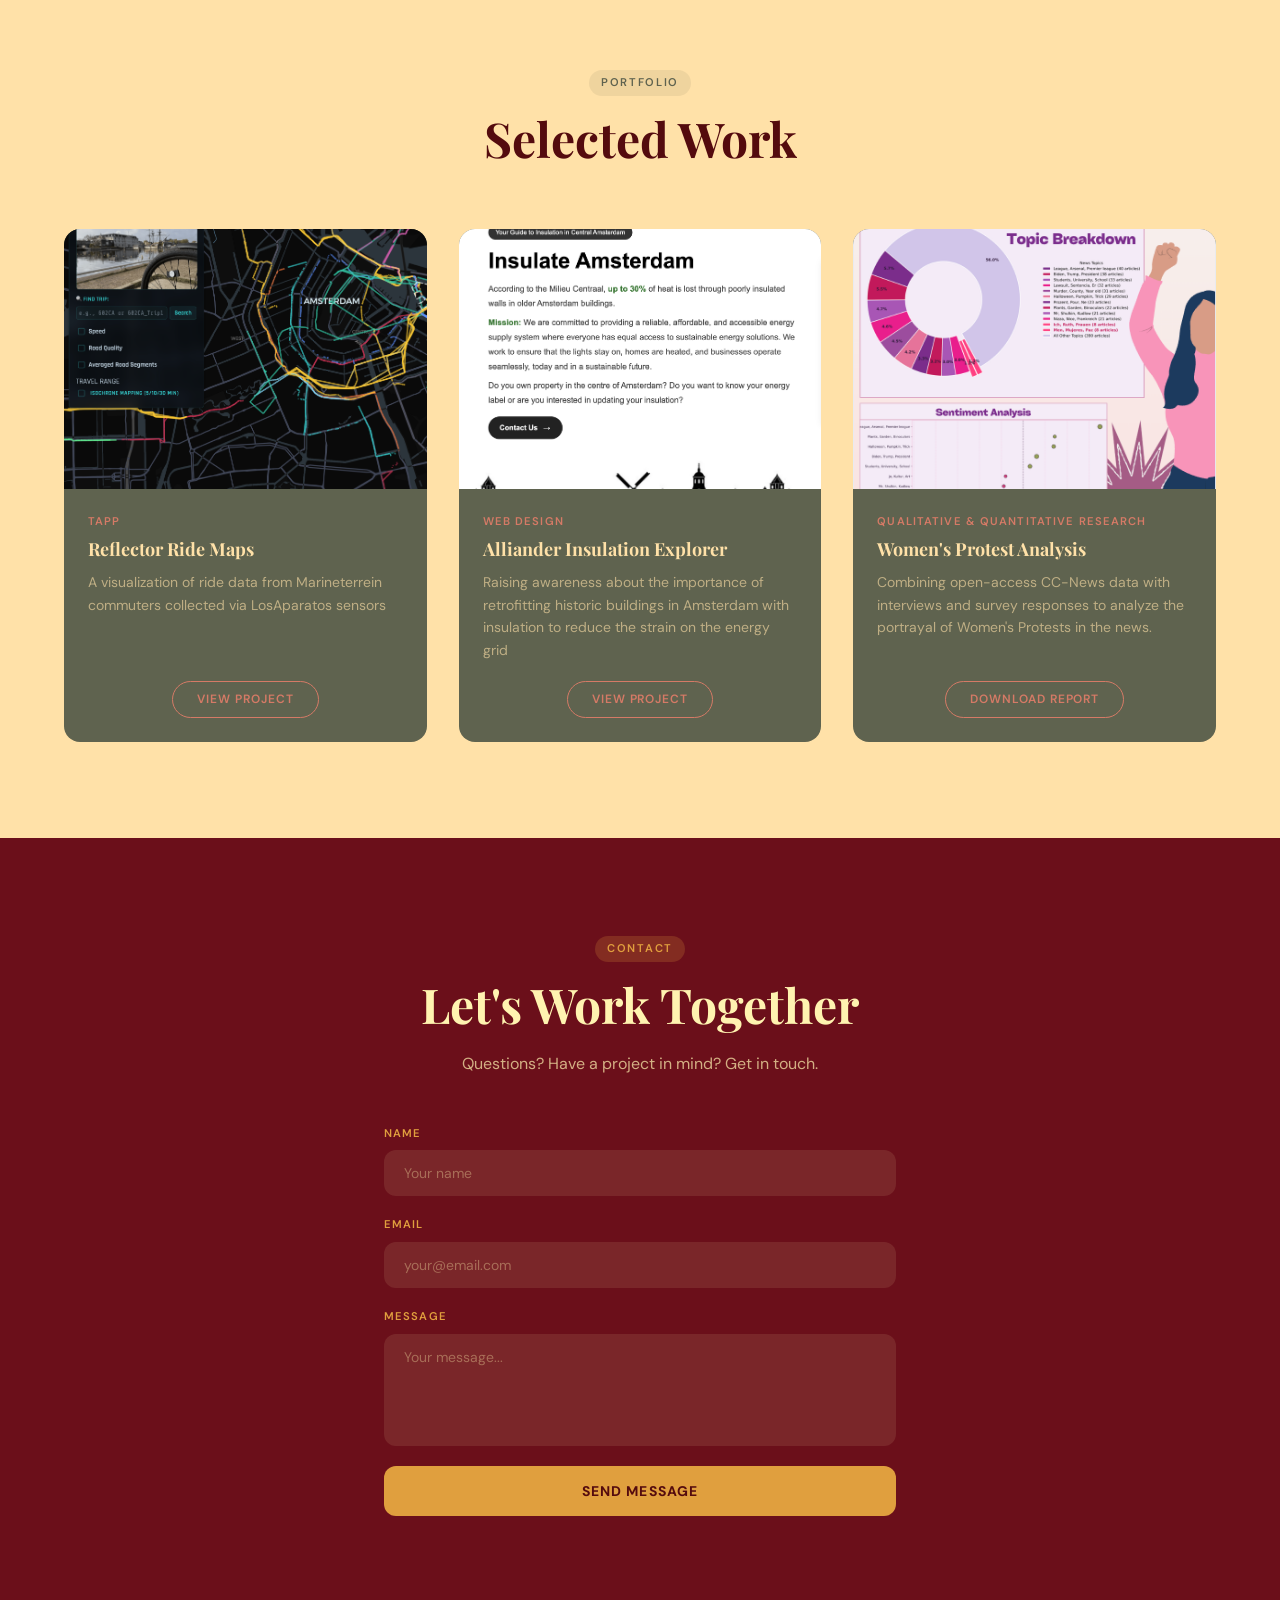
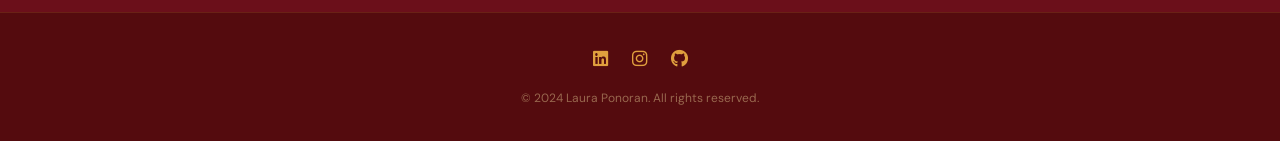
==== commit b5b56efc: "Update project footer with download link Replaced 'In Progress' text with a download link for the re" ====
--- a/index.html
+++ b/index.html
@@ -131,7 +131,7 @@
               <h3 class="project-title">Reflector Ride Maps</h3>
               <p class="project-desc">A visualization of ride data from Marineterrein commuters collected via LosAparatos sensors</p>
               <div class="project-footer">
-                <a href="https://tomvanarman.github.io/Marineterrein-Commutes/" class="project-btn">View Project</a>
+                <a href="https://tomvanarman.github.io/Marineterrein-Commutes/" class="project-btn" target="_blank" rel="noopener noreferrer">View Project</a>
               </div>
             </div>
           </div>
@@ -147,7 +147,7 @@
               <h3 class="project-title">Alliander Insulation Explorer</h3>
               <p class="project-desc">Raising awareness about the importance of retrofitting historic buildings in Amsterdam with insulation to reduce the strain on the energy grid</p>
               <div class="project-footer">
-                <a href="https://insulateamsterdam.eu.pythonanywhere.com/" class="project-btn">View Project</a>
+                <a href="https://insulateamsterdam.eu.pythonanywhere.com/" class="project-btn" target="_blank" rel="noopener noreferrer">View Project</a>
               </div>
             </div>
           </div>
@@ -163,12 +163,11 @@
               <h3 class="project-title">Women's Protest Analysis</h3>
               <p class="project-desc">Combining open-access CC-News data with interviews and survey responses to analyze the portrayal of Women's Protests in the news.</p>
               <div class="project-footer">
-                <span class="project-wip">In Progress</span>
+                  <a href="Womens_protest-finalreport.pdf" class="project-btn" target="_blank" rel="noopener noreferrer">Download Report</a>
               </div>
             </div>
           </div>
         </div>
-
       </div>
       </div>
     </section>
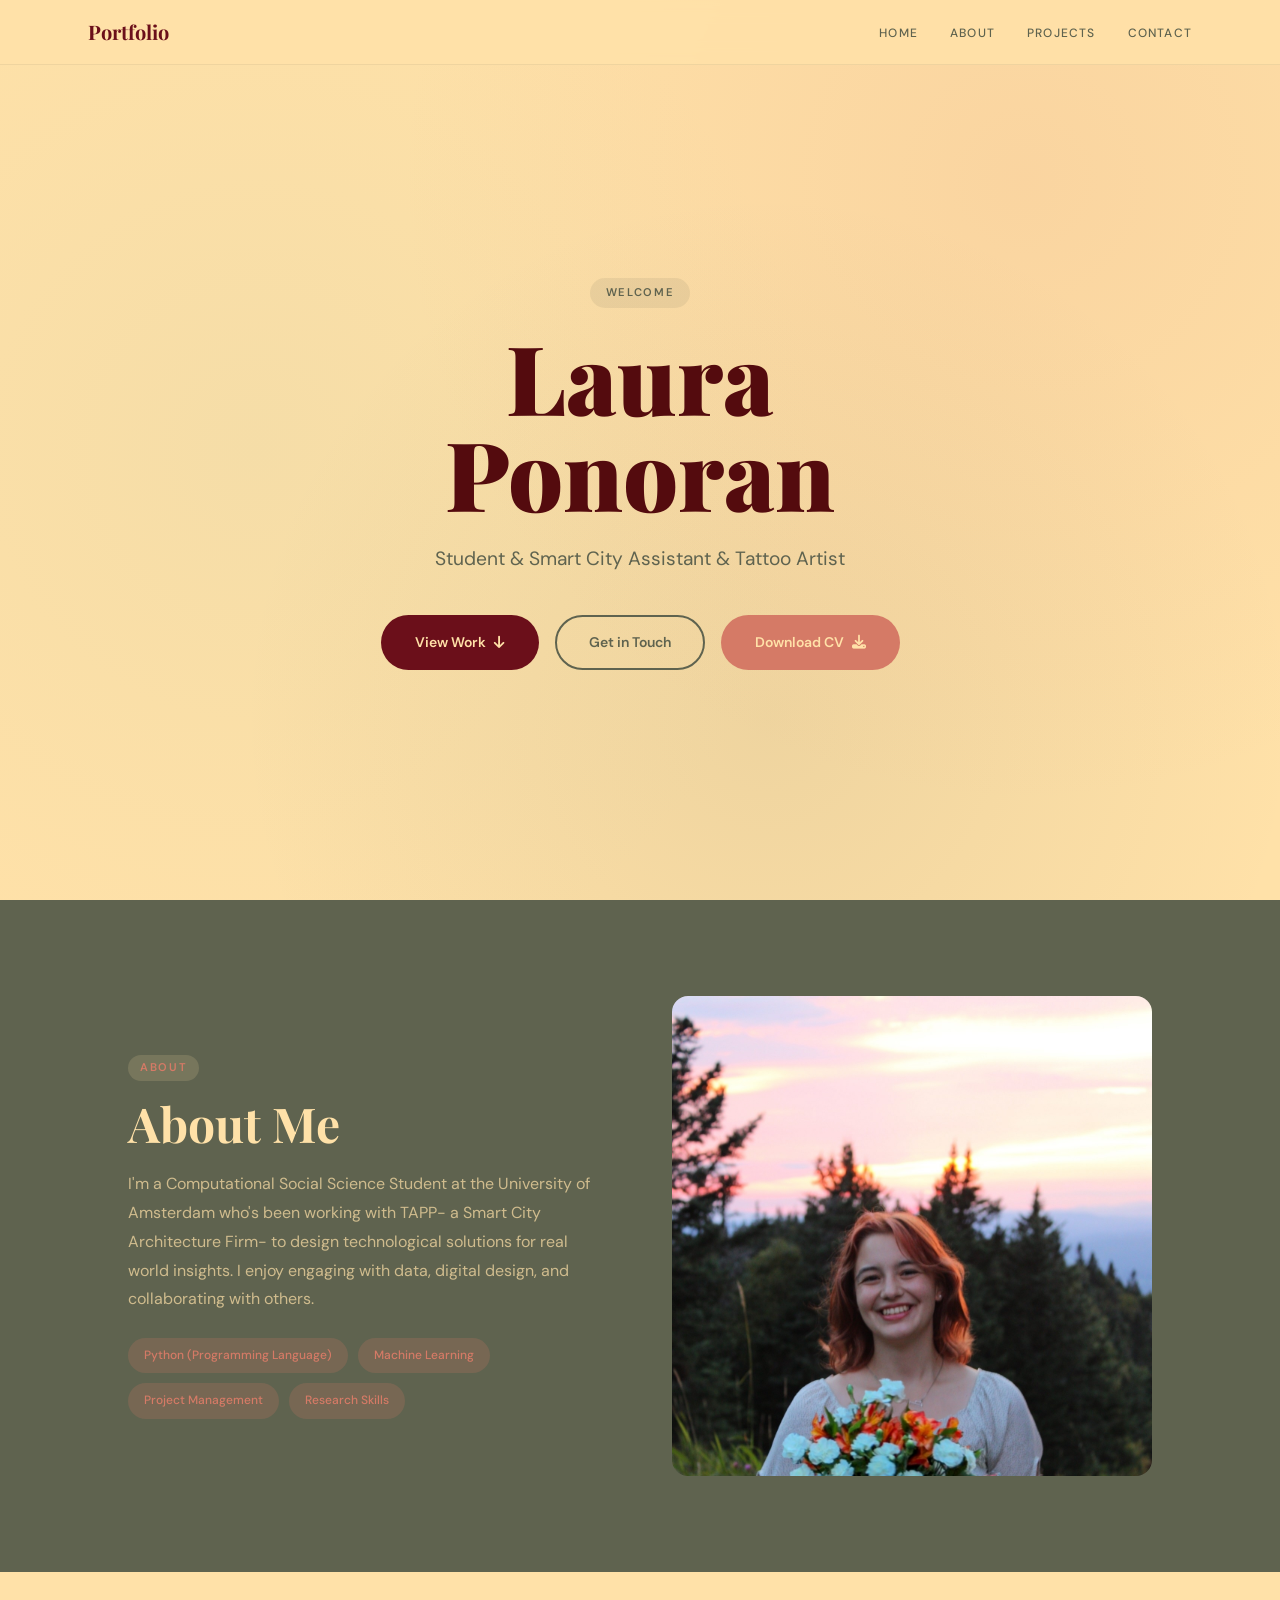
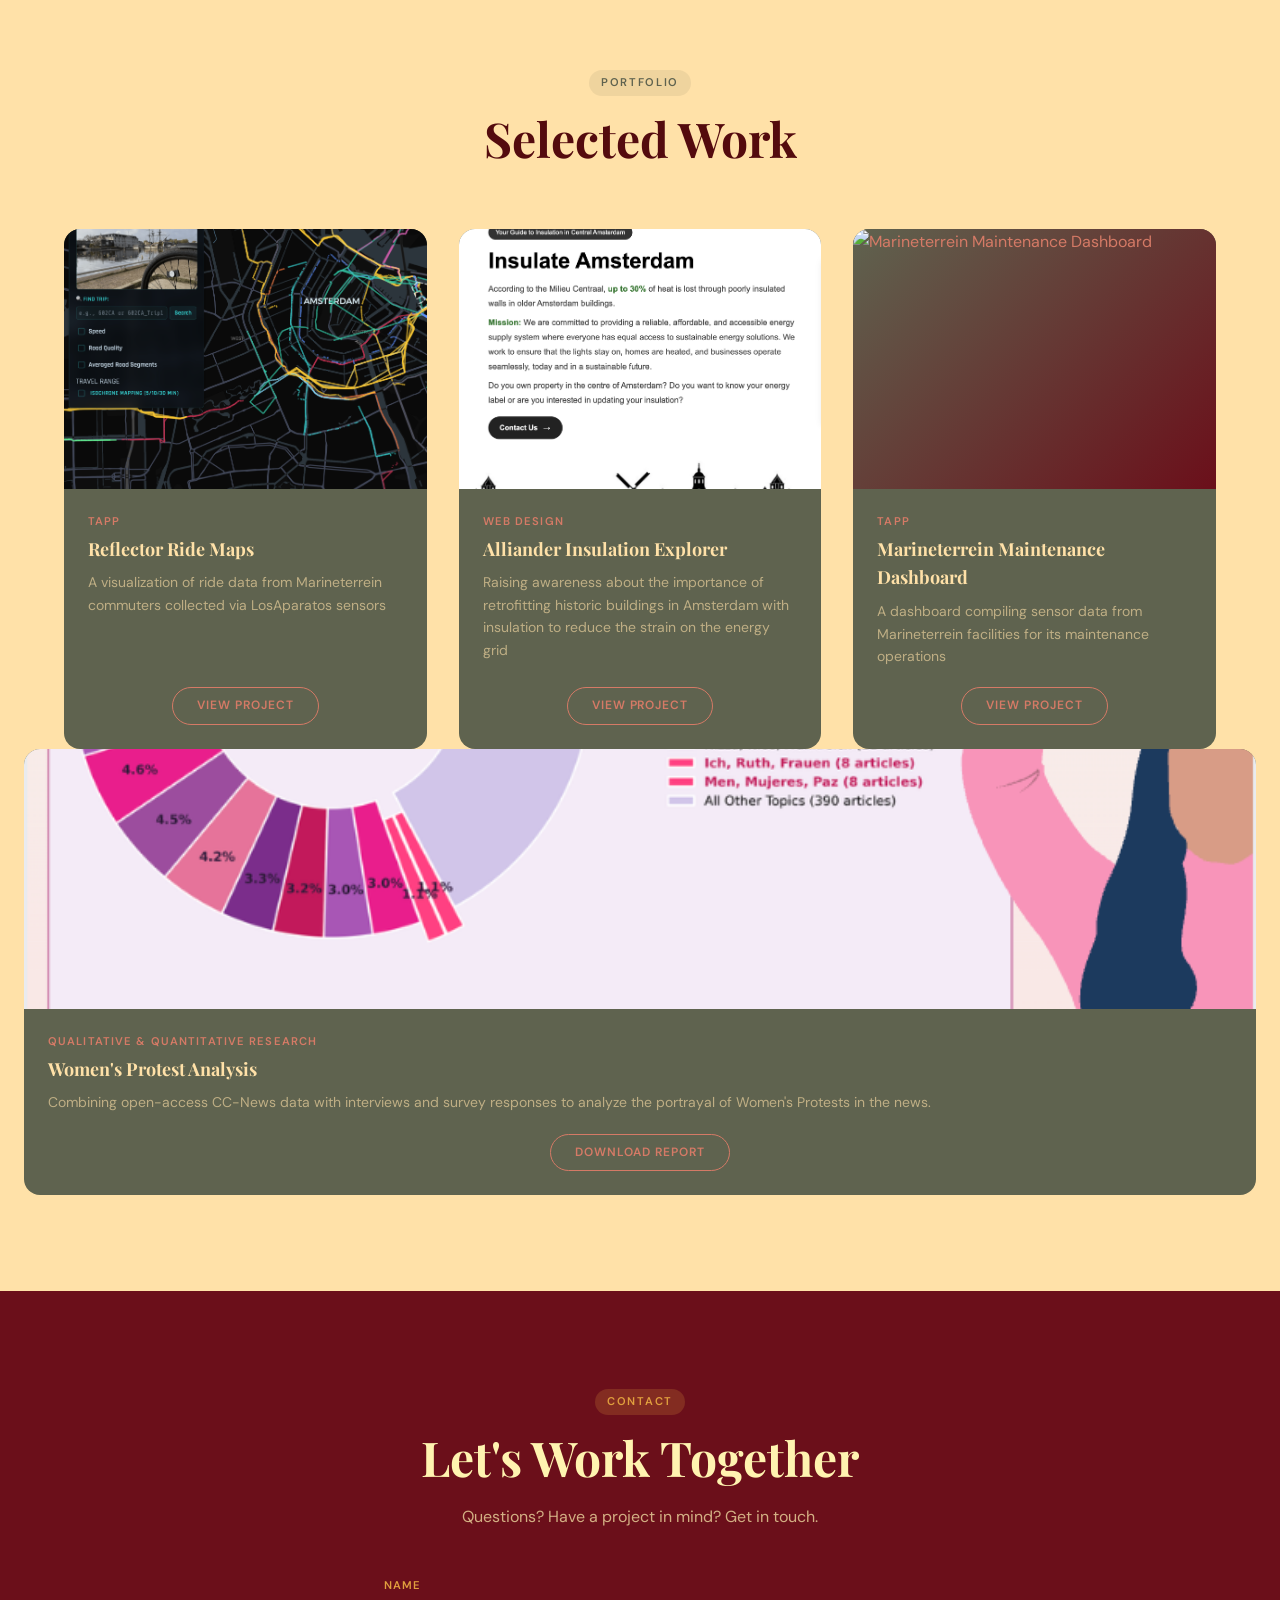
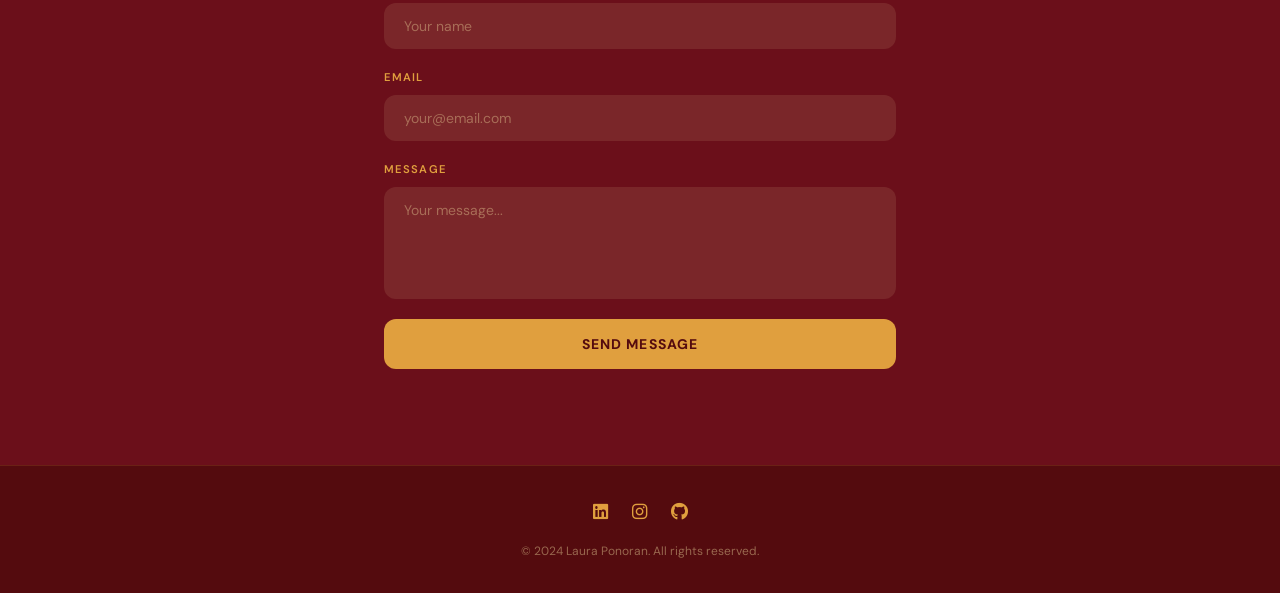
==== commit 22b9ce2e: "Update index.html" ====
--- a/index.html
+++ b/index.html
@@ -153,9 +153,28 @@
           </div>
         </div>
 
+
         <div class="fade-up">
           <div class="project-card">
             <div class="project-thumb thumb-3">
+              <img src="images/marineterrein.png" alt="Marineterrein Maintenance Dashboard">
+            </div>
+            <div class="project-body">
+              <p class="project-category">TAPP</p>
+              <h3 class="project-title">Marineterrein Maintenance Dashboard</h3>
+              <p class="project-desc">A dashboard compiling sensor data from Marineterrein facilities for its maintenance operations</p>
+              <div class="project-footer">
+                  <a href="https://data.marineterrein.nl/" class="project-btn" target="_blank" rel="noopener noreferrer">View Project</a>
+              </div>
+            </div>
+          </div>
+        </div>
+      </div>
+      </div>
+
+        <div class="fade-up">
+          <div class="project-card">
+            <div class="project-thumb thumb-4">
               <img src="images/women.png" alt="Women's Protest Analysis">
             </div>
             <div class="project-body">
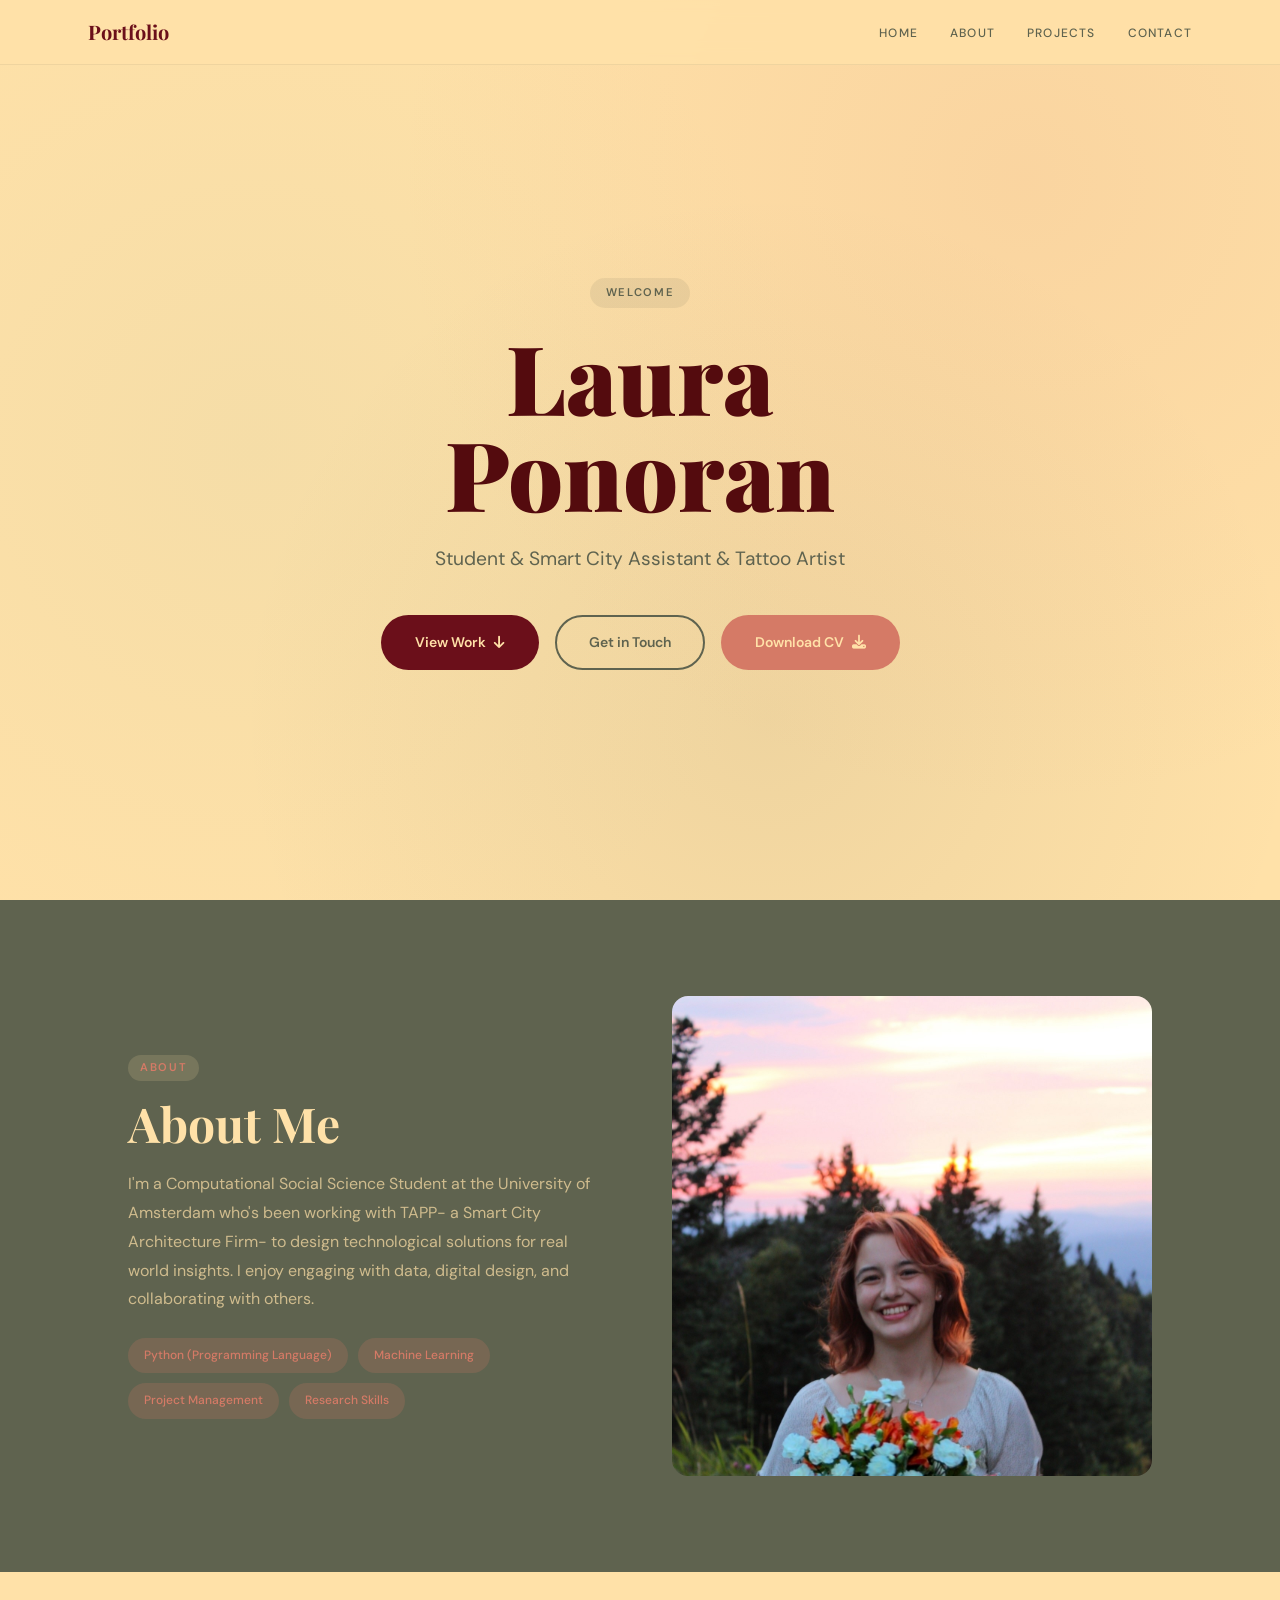
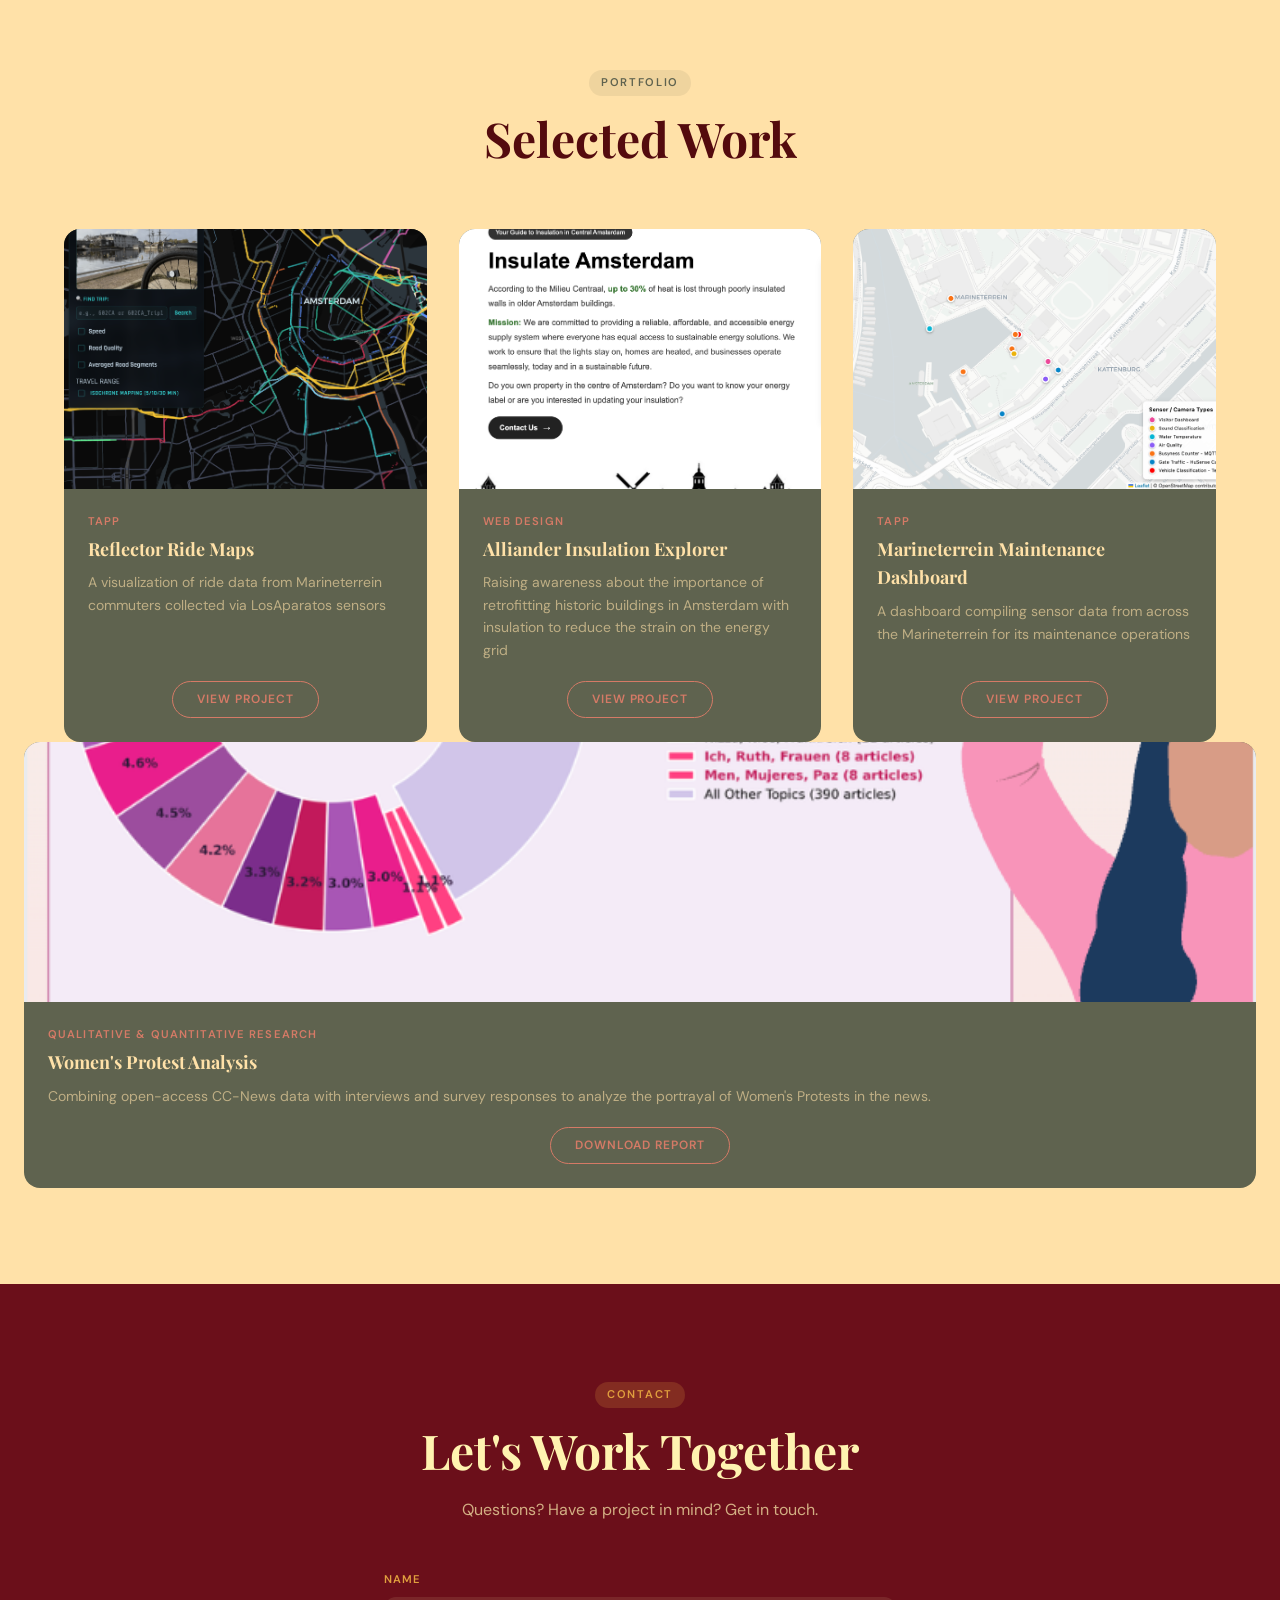
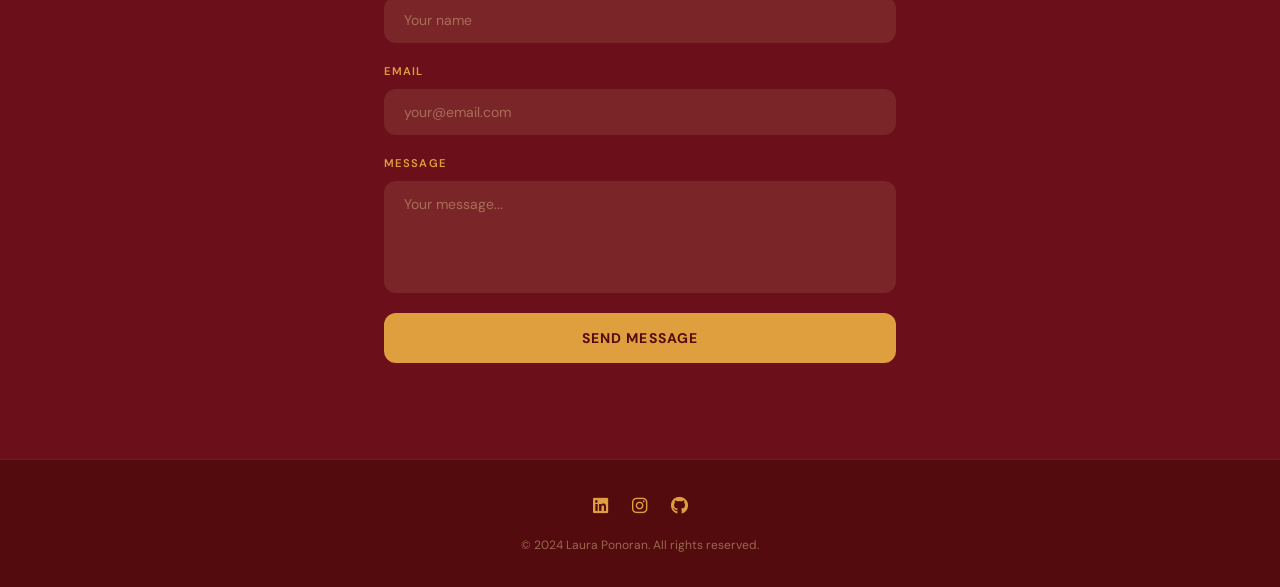
==== commit 8649fa29: "Update index.html" ====
--- a/index.html
+++ b/index.html
@@ -162,7 +162,7 @@
             <div class="project-body">
               <p class="project-category">TAPP</p>
               <h3 class="project-title">Marineterrein Maintenance Dashboard</h3>
-              <p class="project-desc">A dashboard compiling sensor data from Marineterrein facilities for its maintenance operations</p>
+              <p class="project-desc">A dashboard compiling sensor data from across the Marineterrein for its maintenance operations</p>
               <div class="project-footer">
                   <a href="https://data.marineterrein.nl/" class="project-btn" target="_blank" rel="noopener noreferrer">View Project</a>
               </div>
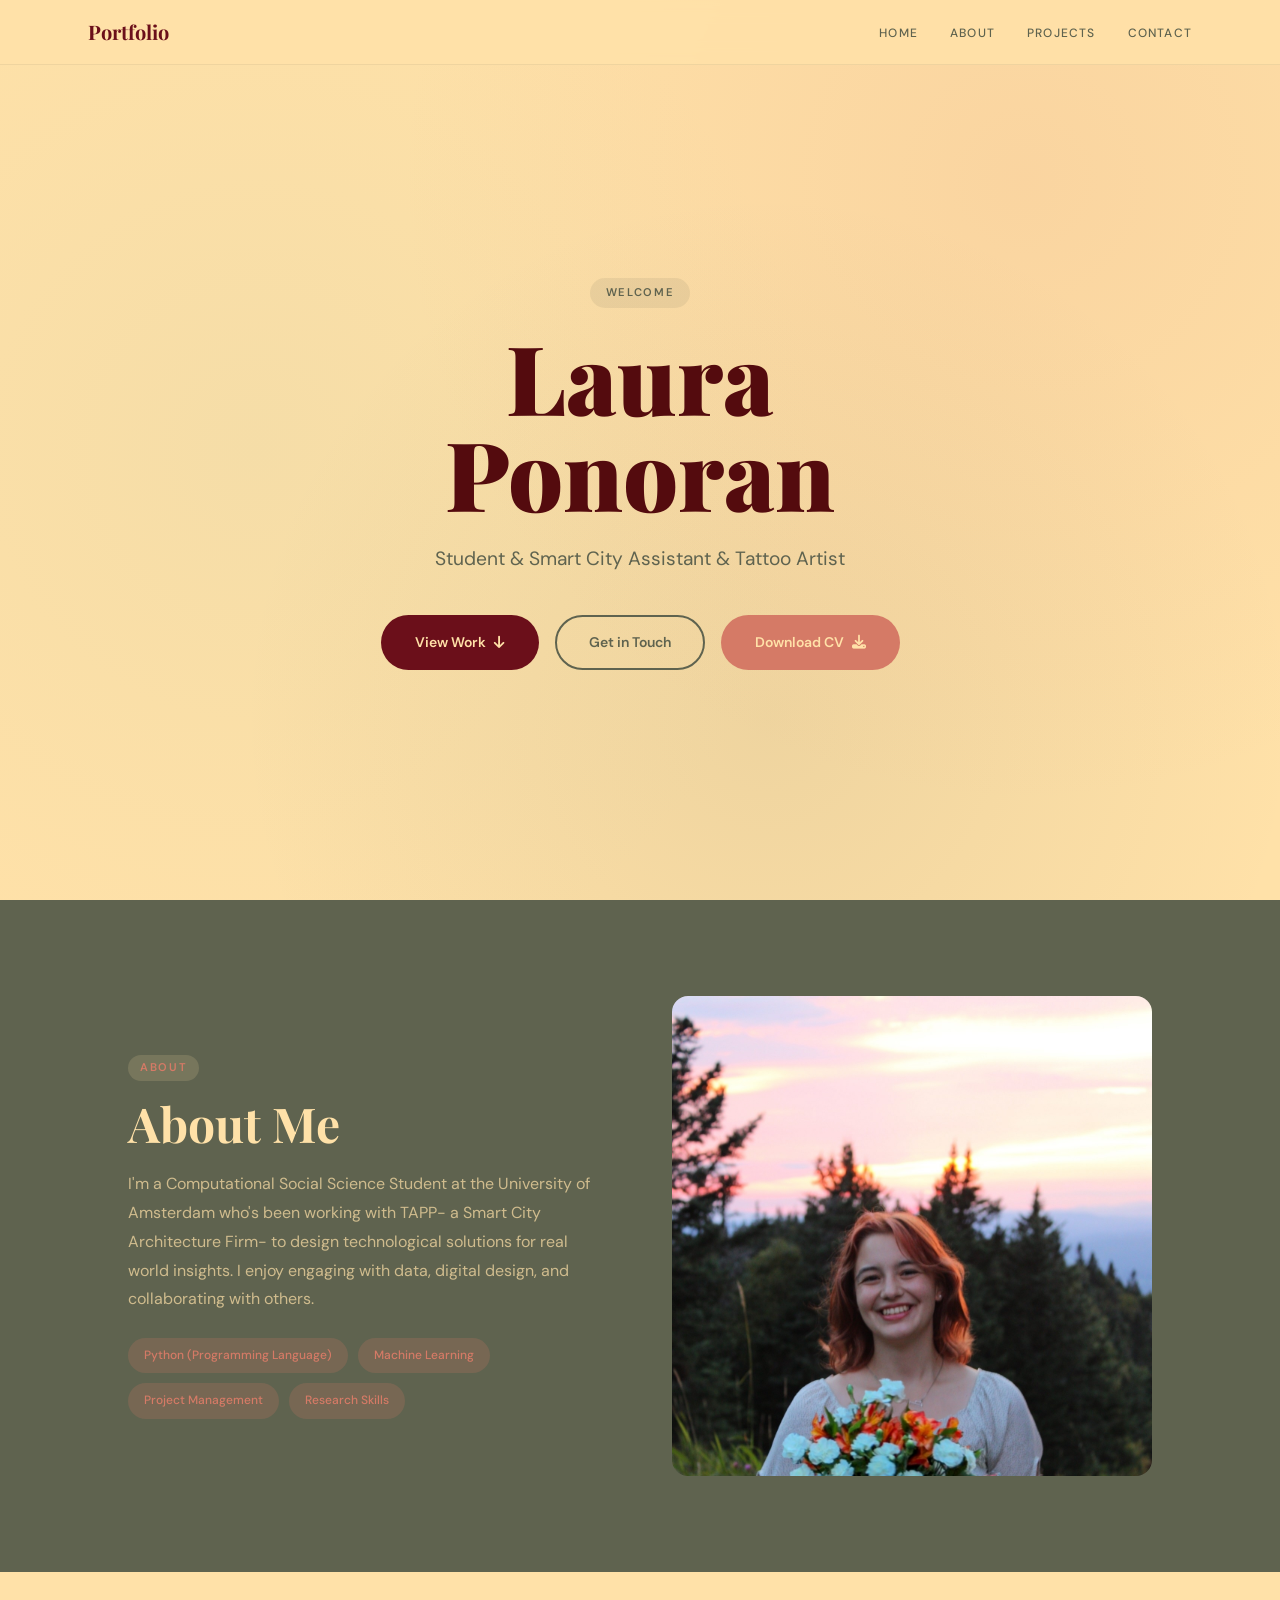
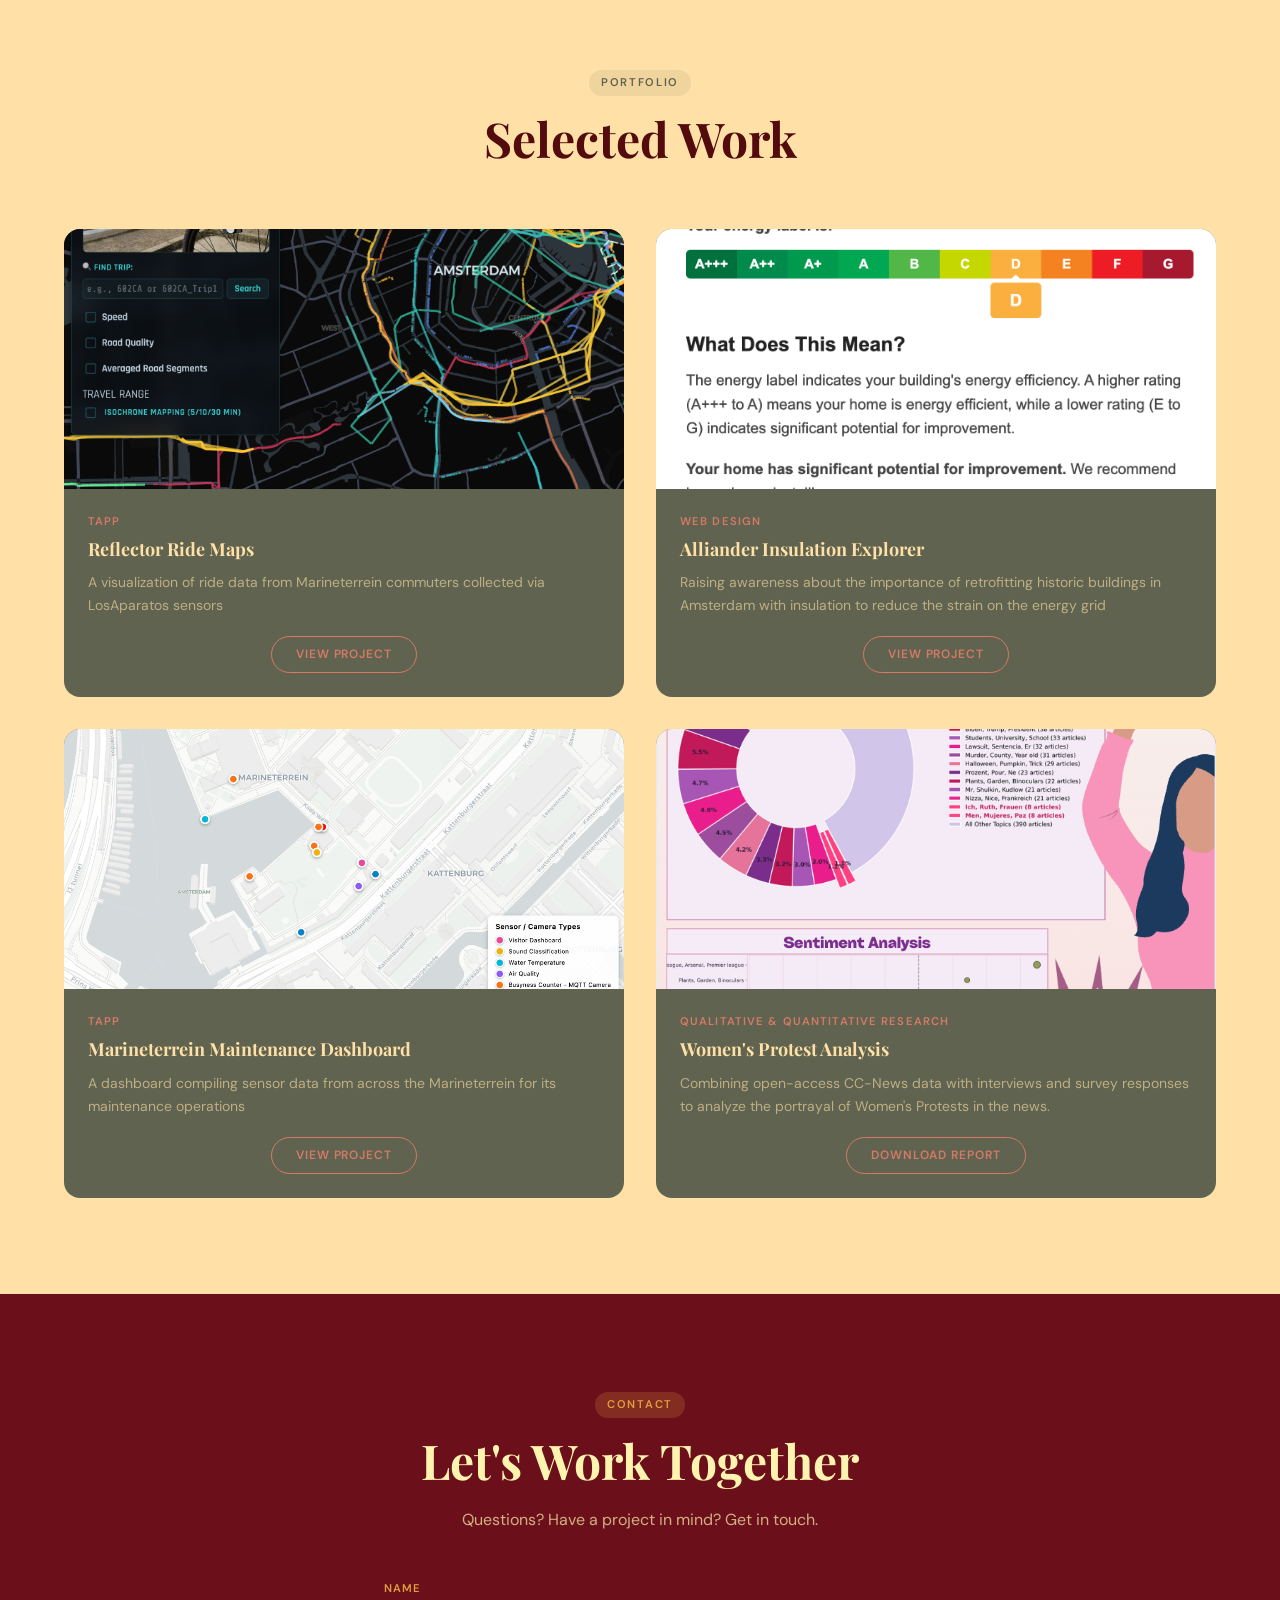
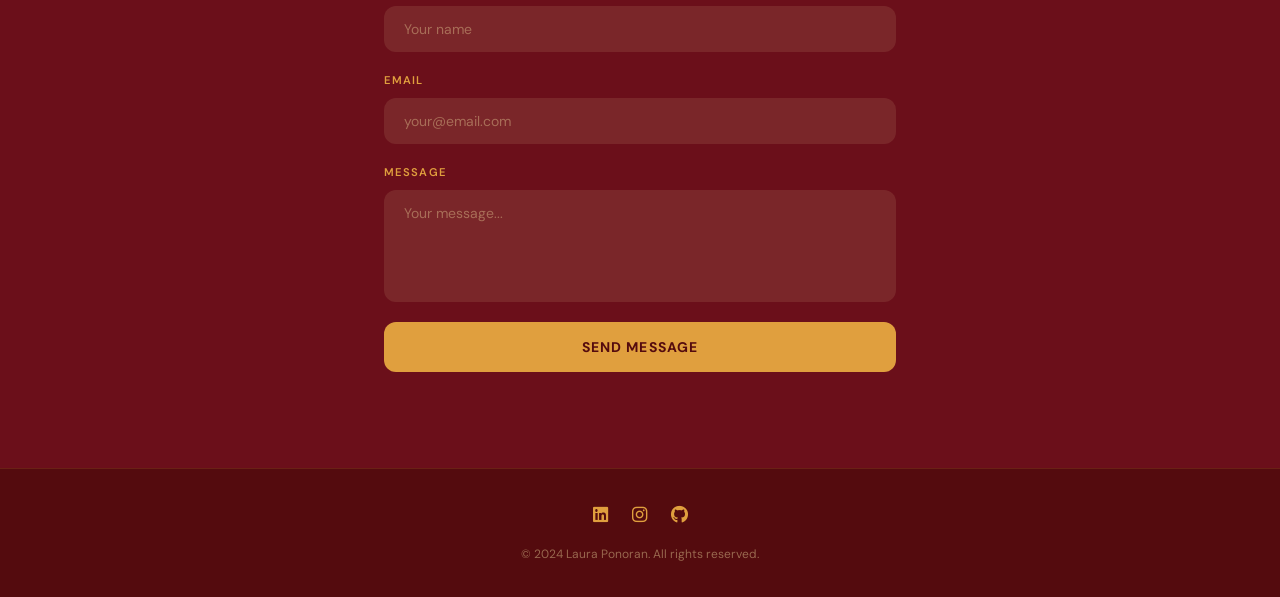
==== commit 29b43ce3: "Fix" ====
--- a/index.html
+++ b/index.html
@@ -169,8 +169,6 @@
             </div>
           </div>
         </div>
-      </div>
-      </div>
 
         <div class="fade-up">
           <div class="project-card">
@@ -187,7 +185,8 @@
             </div>
           </div>
         </div>
-      </div>
+
+        </div>
       </div>
     </section>
 
--- a/styles.css
+++ b/styles.css
@@ -343,7 +343,7 @@
 
 .projects-grid {
   display: grid;
-  grid-template-columns: repeat(3, 1fr);
+  grid-template-columns: repeat(2, 1fr);
   gap: 2rem;
   align-items: stretch;
 }
@@ -352,7 +352,6 @@
   flex-direction: column;
 }
 
-@media (max-width: 1023px) { .projects-grid { grid-template-columns: repeat(2, 1fr); } }
 @media (max-width: 639px)  { .projects-grid { grid-template-columns: 1fr; } }
 
 .project-card-link {
@@ -394,6 +393,7 @@
 .thumb-1 { background: linear-gradient(135deg, #6b0f1a, #9e2a2b); }
 .thumb-2 { background: linear-gradient(135deg, #d57a66, #ffe1a8); color: var(--dark); }
 .thumb-3 { background: linear-gradient(135deg, #5f634f, #6b0f1a); color: var(--accent); }
+.thumb-4 { background: linear-gradient(135deg, #9e2a2b, #e09f3e); color: var(--bg); }
 
 .project-body {
   padding: 1.5rem;
